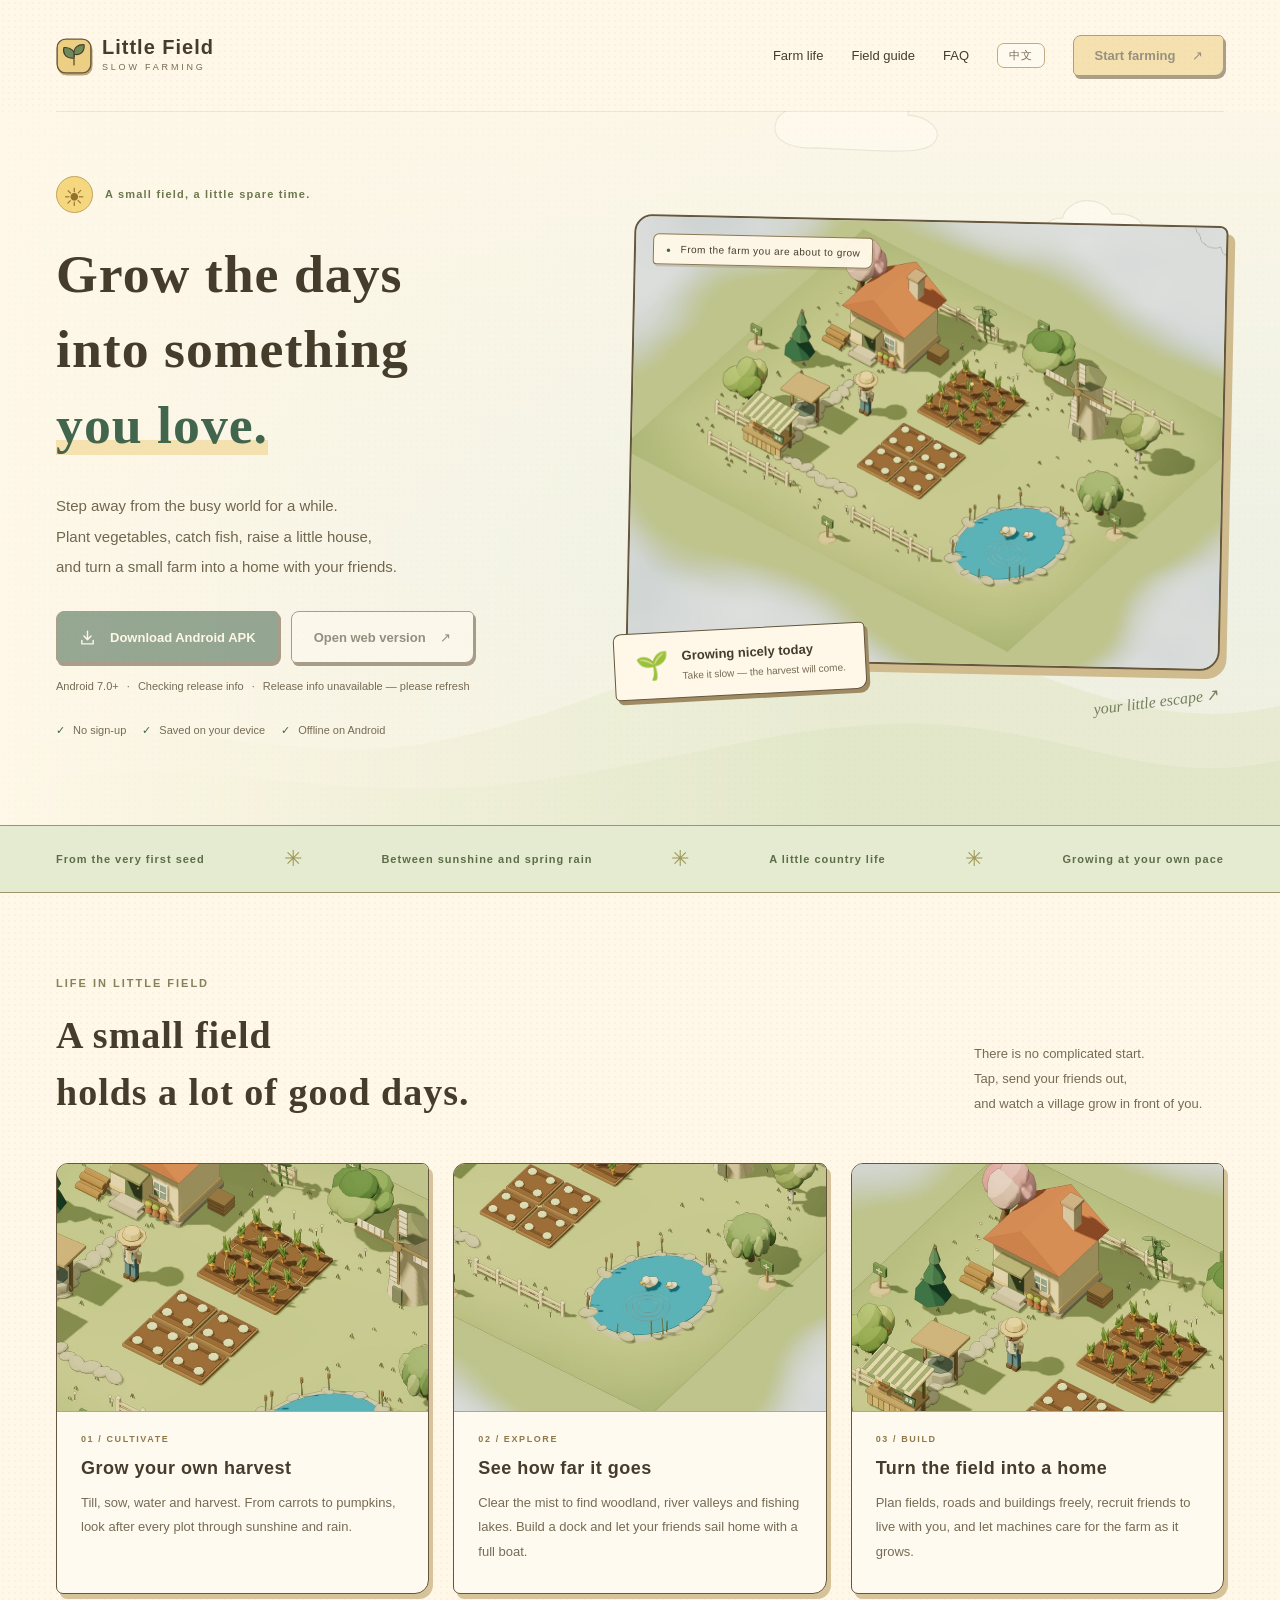
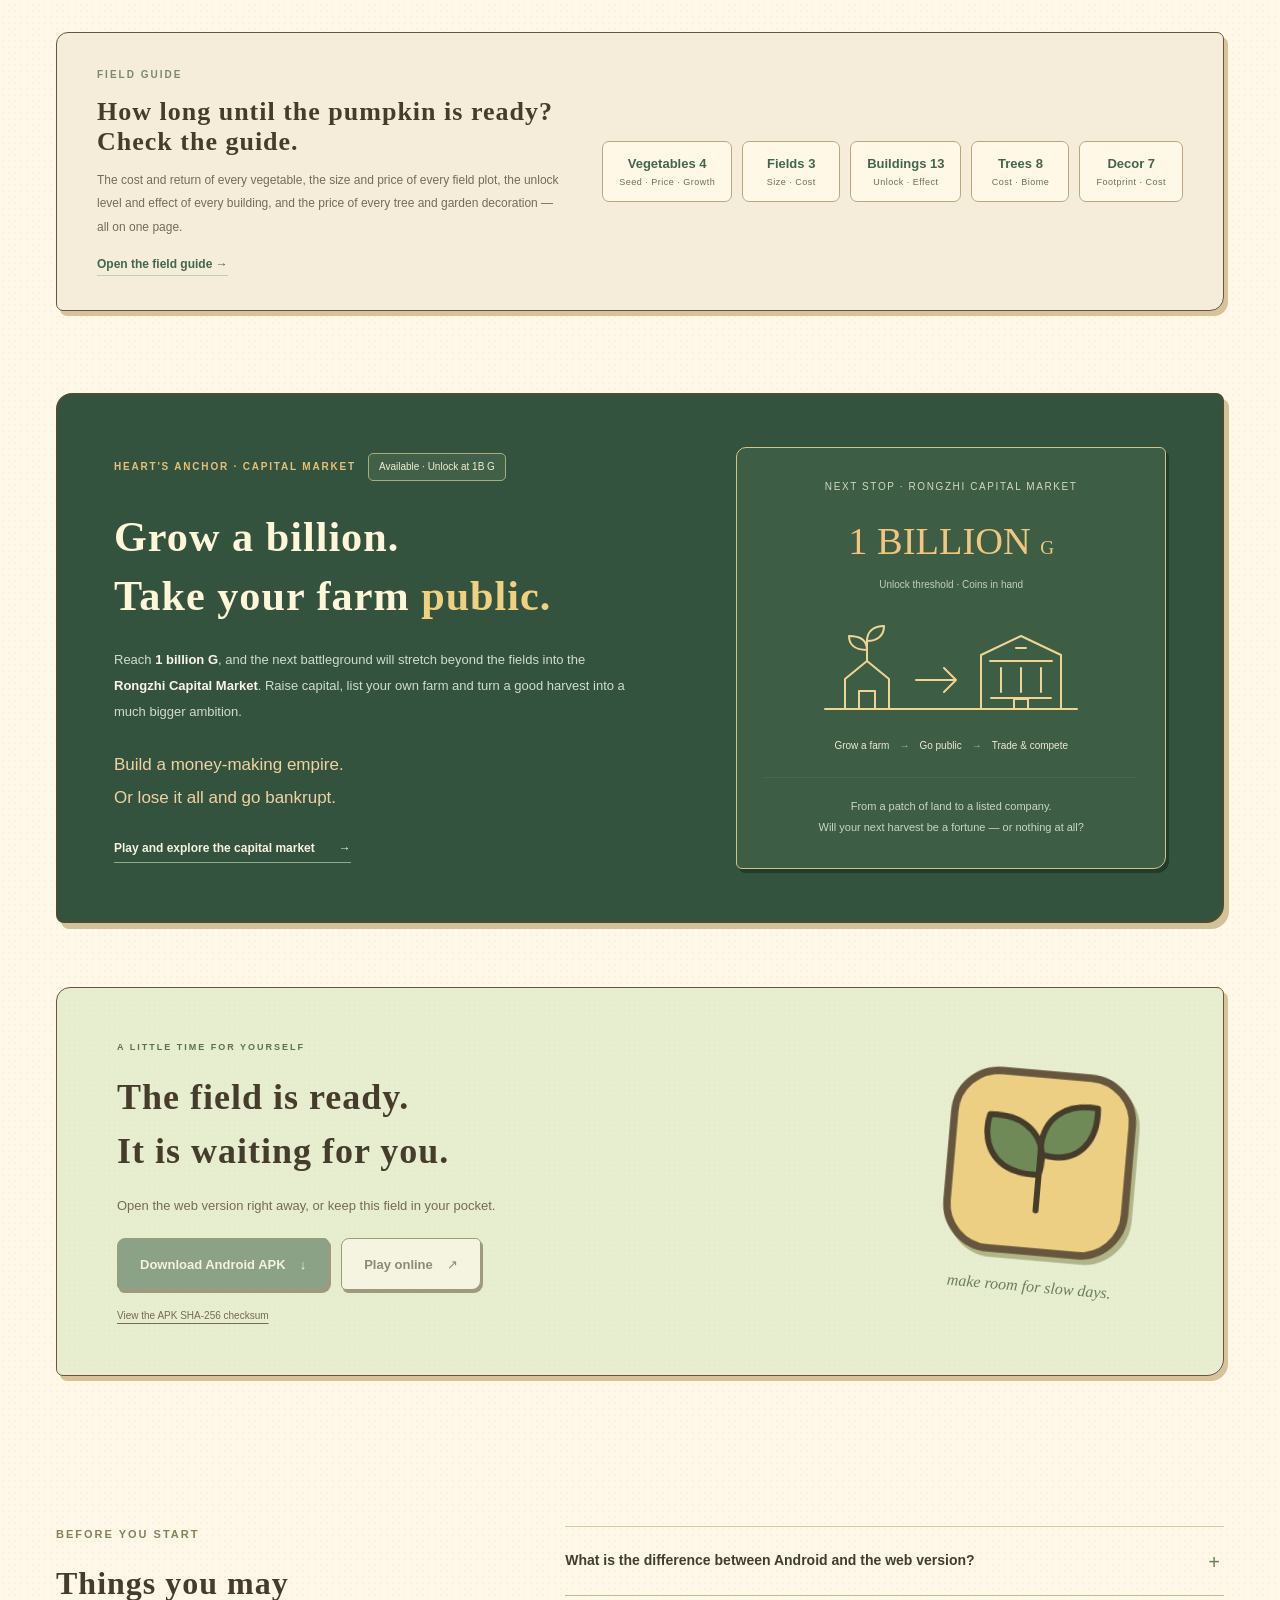
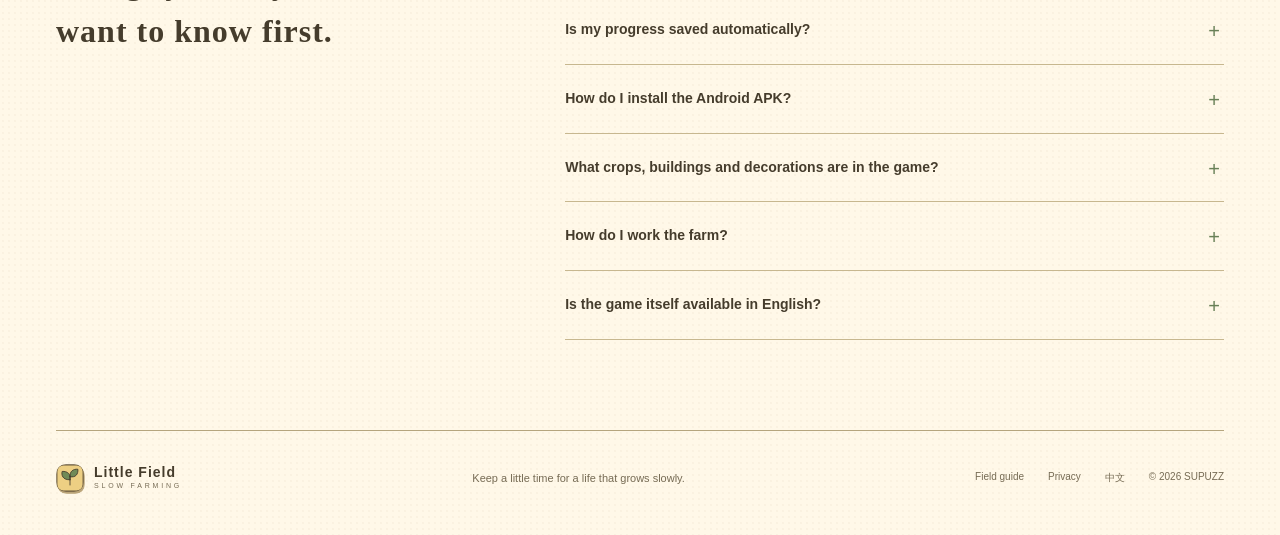
==== en/index.html @ ff2f3f48 "Initial: 田野之间落地页独立仓库（从 feedback-server/game-site 拆出）" ====
<!doctype html>
<html lang="en">
<head>
  <meta charset="utf-8">
  <meta name="viewport" content="width=device-width,initial-scale=1">
  <meta name="theme-color" content="#fff8e8">
  <title>Little Field — Grow the days into something you love</title>
  <meta name="description" content="Plant vegetables, catch fish and build a village of your own in Little Field. Download the Android APK or open the web version and slow down for a while on your little farm.">
  <link rel="canonical" href="https://game.supuzz.cn/en/">
  <link rel="alternate" hreflang="zh-CN" href="https://game.supuzz.cn/">
  <link rel="alternate" hreflang="en" href="https://game.supuzz.cn/en/">
  <link rel="alternate" hreflang="x-default" href="https://game.supuzz.cn/">
  <meta property="og:type" content="website">
  <meta property="og:title" content="Little Field · 田野之间">
  <meta property="og:description" content="Sow a seed and keep a little time for yourself. On Android or in your browser, your little field is always there.">
  <meta property="og:url" content="https://game.supuzz.cn/en/">
  <meta property="og:image" content="https://game.supuzz.cn/assets/farm-preview.jpg">
  <meta property="og:image:width" content="1200">
  <meta property="og:image:height" content="630">
  <meta property="og:locale" content="en_US">
  <meta property="og:locale:alternate" content="zh_CN">
  <link rel="icon" href="/assets/icon.svg" type="image/svg+xml">
  <link rel="stylesheet" href="/site.css">
  <script defer src="/analytics.js"></script>
  <script defer src="/site.js"></script>
  <script type="application/ld+json">{"@context":"https://schema.org","@type":"VideoGame","name":"Little Field","alternateName":"田野之间","url":"https://game.supuzz.cn/en/","inLanguage":"en","genre":["Simulation","Farming"],"playMode":["SinglePlayer"],"gamePlatform":["Android","Browser"],"operatingSystem":"Android 7.0+","publisher":{"@type":"Organization","name":"SUPUZZ"},"description":"Plant vegetables, catch fish and build a village of your own in Little Field."}</script>
  <link rel="stylesheet" href="/comic.css">
</head>
<body>
  <a class="skip" href="#main">Skip to content</a>
  <header class="site-header wrap">
    <a class="brand" href="/en/" aria-label="Little Field home"><img src="/assets/icon.svg" alt="" width="36" height="36"><span>Little Field<small>SLOW FARMING</small></span></a>
    <nav aria-label="Main navigation"><a href="#life">Farm life</a><a href="/en/guide.html">Field guide</a><a href="#questions">FAQ</a><a class="nav-lang" href="/" hreflang="zh-CN" lang="zh-CN" title="切换到中文">中文</a><a class="nav-play" href="/play/?lang=en" data-game-event="web_launch" aria-disabled="true" tabindex="-1">Start farming <span aria-hidden="true">↗</span></a></nav>
  </header>
  <main id="main">
    <section class="hero wrap">
      <div class="hero-copy">
        <p class="eyebrow"><span class="sun" aria-hidden="true">☀</span> A small field, a little spare time.</p>
        <h1>Grow the days<br>into something <span>you love.</span></h1>
        <p class="intro">Step away from the busy world for a while.<br>Plant vegetables, catch fish, raise a little house,<br>and turn a small farm into a home with your friends.</p>
        <div class="actions"><a class="button primary" href="/downloads/latest.apk" download data-game-event="apk_download" aria-disabled="true" tabindex="-1"><svg viewBox="0 0 24 24" aria-hidden="true"><path d="M12 3v12m-5-5 5 5 5-5M4 16v5h16v-5"/></svg>Download Android APK</a><a class="button secondary" href="/play/?lang=en" data-game-event="web_launch" aria-disabled="true" tabindex="-1">Open web version <span aria-hidden="true">↗</span></a></div>
        <p class="release-note">Android 7.0+ <span>·</span> <span id="release-version">Checking release info</span> <span>·</span> <span id="release-size"></span></p>
        <div class="hero-notes"><span><i aria-hidden="true">✓</i> No sign-up</span><span><i aria-hidden="true">✓</i> Saved on your device</span><span><i aria-hidden="true">✓</i> Offline on Android</span></div>
      </div>
      <div class="hero-visual">
        <div class="photo-frame"><img src="/assets/farm-comic.jpg" alt="Little Field gameplay: a country house, vegetable plots and friends busy at work" width="1440" height="1080" fetchpriority="high"><span class="photo-tag"><span aria-hidden="true">●</span> From the farm you are about to grow</span></div>
        <div class="field-note"><span aria-hidden="true">🌱</span><div>Growing nicely today<small>Take it slow — the harvest will come.</small></div></div>
        <span class="scribble" aria-hidden="true">your little escape ↗</span>
      </div>
    </section>
    <div class="season-strip"><div class="wrap"><span>From the very first seed</span><span aria-hidden="true">✳</span><span>Between sunshine and spring rain</span><span aria-hidden="true">✳</span><span>A little country life</span><span aria-hidden="true">✳</span><span>Growing at your own pace</span></div></div>
    <section class="life wrap" id="life">
      <div class="section-heading"><div><p class="eyebrow">LIFE IN LITTLE FIELD</p><h2>A small field<br>holds a lot of good days.</h2></div><p>There is no complicated start.<br>Tap, send your friends out,<br>and watch a village grow in front of you.</p></div>
      <div class="features">
        <article><img class="feature-image" src="/assets/farm-cultivate.jpg" alt="Comic-style game screenshot: carrots growing in vegetable plots" width="720" height="480" loading="lazy"><span class="feature-number">01 / CULTIVATE</span><h3>Grow your own harvest</h3><p>Till, sow, water and harvest. From carrots to pumpkins, look after every plot through sunshine and rain.</p></article>
        <article><img class="feature-image" src="/assets/farm-explore.jpg" alt="Comic-style game screenshot: a pond, ducks and waterside trees" width="720" height="480" loading="lazy"><span class="feature-number">02 / EXPLORE</span><h3>See how far it goes</h3><p>Clear the mist to find woodland, river valleys and fishing lakes. Build a dock and let your friends sail home with a full boat.</p></article>
        <article><img class="feature-image" src="/assets/farm-build.jpg" alt="Comic-style game screenshot: a country house and a cherry tree" width="720" height="480" loading="lazy"><span class="feature-number">03 / BUILD</span><h3>Turn the field into a home</h3><p>Plan fields, roads and buildings freely, recruit friends to live with you, and let machines care for the farm as it grows.</p></article>
      </div>
      <a class="guide-promo" href="/en/guide.html">
        <div class="guide-promo-copy">
          <p class="eyebrow">FIELD GUIDE</p>
          <h3>How long until the pumpkin is ready? Check the guide.</h3>
          <p>The cost and return of every vegetable, the size and price of every field plot, the unlock level and effect of every building, and the price of every tree and garden decoration — all on one page.</p>
          <span class="guide-promo-link">Open the field guide <span aria-hidden="true">→</span></span>
        </div>
        <ul class="guide-promo-list">
          <li><b>Vegetables 4</b><span>Seed · Price · Growth</span></li>
          <li><b>Fields 3</b><span>Size · Cost</span></li>
          <li><b>Buildings 13</b><span>Unlock · Effect</span></li>
          <li><b>Trees 8</b><span>Cost · Biome</span></li>
          <li><b>Decor 7</b><span>Footprint · Cost</span></li>
        </ul>
      </a>
    </section>
    <section class="capital-preview wrap" id="heart-anchor" aria-labelledby="capital-title">
      <div class="capital-copy">
        <div class="capital-kicker"><p class="eyebrow">HEART'S ANCHOR · CAPITAL MARKET</p><span class="capital-status">Available · Unlock at 1B G</span></div>
        <h2 id="capital-title">Grow a billion.<br>Take your farm <span>public.</span></h2>
        <p class="capital-intro">Reach <strong>1 billion G</strong>, and the next battleground will stretch beyond the fields into the <strong>Rongzhi Capital Market</strong>. Raise capital, list your own farm and turn a good harvest into a much bigger ambition.</p>
        <p class="capital-stakes">Build a money-making empire.<br>Or lose it all and go bankrupt.</p>
        <a class="capital-link" href="/play/?lang=en">Play and explore the capital market <span aria-hidden="true">→</span></a>
      </div>
      <div class="capital-ticket">
        <p class="capital-ticket-label">NEXT STOP · RONGZHI CAPITAL MARKET</p>
        <p class="capital-threshold"><strong>1 BILLION <span>G</span></strong><span>Unlock threshold · Coins in hand</span></p>
        <svg class="capital-art" viewBox="0 0 280 112" fill="none" aria-hidden="true" focusable="false">
          <path d="M14 96H266M34 96V66L56 48L78 66V96M48 96V78H64V96M56 48V26M56 37C42 37 38 30 38 23C52 23 56 29 56 37ZM56 28C56 18 63 13 73 13C73 23 66 28 56 28Z" stroke="currentColor" stroke-width="2" stroke-linecap="round" stroke-linejoin="round"/>
          <path d="M105 67H145M133 55L145 67L133 79M170 96V42L210 23L250 42V96M179 48H241M180 85H240M190 55V79M210 55V79M230 55V79" stroke="currentColor" stroke-width="2" stroke-linecap="round" stroke-linejoin="round"/>
          <path d="M205 35H215M203 96V86H217V96" stroke="currentColor" stroke-width="2" stroke-linecap="round"/>
        </svg>
        <ol class="capital-steps"><li>Grow a farm</li><li>Go public</li><li>Trade &amp; compete</li></ol>
        <p class="capital-ticket-note">From a patch of land to a listed company.<br>Will your next harvest be a fortune — or nothing at all?</p>
      </div>
    </section>
    <section class="invitation wrap" id="download"><div class="invitation-copy"><p class="eyebrow">A LITTLE TIME FOR YOURSELF</p><h2>The field is ready.<br>It is waiting for you.</h2><p>Open the web version right away, or keep this field in your pocket.</p><div class="actions"><a class="button primary" href="/downloads/latest.apk" download data-game-event="apk_download" aria-disabled="true" tabindex="-1">Download Android APK <span aria-hidden="true">↓</span></a><a class="button secondary" href="/play/?lang=en" data-game-event="web_launch" aria-disabled="true" tabindex="-1">Play online <span aria-hidden="true">↗</span></a></div><a class="checksum" href="/downloads/latest.apk.sha256">View the APK SHA-256 checksum</a></div><div class="invitation-art" aria-hidden="true"><img src="/assets/icon.svg" alt="" width="190" height="190"><span>make room for slow days.</span></div></section>
    <section class="faq wrap" id="questions"><div><p class="eyebrow">BEFORE YOU START</p><h2>Things you may<br>want to know first.</h2></div><div class="faq-items">
      <details><summary>What is the difference between Android and the web version?</summary><p>The gameplay is the same. Once installed, Android can be played offline and is best in landscape. The web version needs no installation, but the first load requires an internet connection and a browser with WebGL support. Each keeps its own local save, and syncing between them is not supported yet.</p></details>
      <details><summary>Is my progress saved automatically?</summary><p>Yes. The game saves on important actions and when you leave the page, keeping a main save and a backup. Continue on the same browser and device; clearing browser data or uninstalling the app can remove your save.</p></details>
      <details><summary>How do I install the Android APK?</summary><p>Download the APK on a phone running Android 7.0 or later, open it, then allow the current browser to install apps when the system asks, and finish the installation. On iPhone and iPad, please use the web version.</p></details>
      <details><summary>What crops, buildings and decorations are in the game?</summary><p>There are 4 vegetables (carrot, wheat, cabbage, pumpkin), 3 placeable field plots, 13 buildings unlocked by farm level (including the boathouse and fish market, which can only be built at a fishing lake), 8 trees and 7 garden decorations. The cost, unlock condition and effect of every item are listed in the <a href="/en/guide.html">field guide</a>.</p></details>
      <details><summary>How do I work the farm?</summary><p>Tap fields, buildings and the map edge to assign work. On desktop, drag to rotate, scroll to zoom and right-drag to pan; on a phone, rotate with one finger and pan or zoom with two. The help button inside the game is always available.</p></details>
      <details><summary>Is the game itself available in English?</summary><p>Yes — the game is fully bilingual alongside the website. It opens in your browser's language, and the globe button at the top right of the game switches between English and Chinese at any time; the choice is remembered on your device. Opening the game from these English pages starts it in English directly, and the <a href="/en/guide.html">field guide</a> lists every item in both languages.</p></details>
    </div></section>
  </main>
  <footer class="wrap"><a class="brand" href="/en/"><img src="/assets/icon.svg" alt="" width="28" height="28"><span>Little Field<small>SLOW FARMING</small></span></a><p>Keep a little time for a life that grows slowly.</p><div><a href="/en/guide.html">Field guide</a><a href="/en/privacy.html">Privacy</a><a href="/" hreflang="zh-CN" lang="zh-CN">中文</a><span>© 2026 SUPUZZ</span></div></footer>
  <div class="mobile-download"><a href="/downloads/latest.apk" class="button primary" download data-game-event="apk_download" aria-disabled="true" tabindex="-1">Download Android</a><a href="/play/?lang=en" class="button secondary" data-game-event="web_launch" aria-disabled="true" tabindex="-1">Web <span aria-hidden="true">↗</span></a></div>
</body>
</html>
---- site.css ----
@charset "UTF-8";
:root{--paper:#f5f4eb;--ink:#273c30;--green:#3b6246;--muted:#677364;--line:#d9ddce;--accent:#e6aa4f;font-family:Arial,"Microsoft YaHei","PingFang SC",sans-serif;color:var(--ink);background:var(--paper);font-synthesis:none;scroll-behavior:smooth;scroll-padding-top:30px}
*{box-sizing:border-box}body{margin:0}a{color:inherit;text-decoration:none}button,a,summary{-webkit-tap-highlight-color:transparent}a:focus-visible,summary:focus-visible{outline:3px solid #bc832d;outline-offset:5px}img{max-width:100%;display:block}.wrap{width:min(1240px,calc(100% - 112px));margin:auto}.skip{position:fixed;top:-80px;left:20px;background:var(--ink);color:white;padding:14px;z-index:10}.skip:focus{top:10px}.site-header{height:112px;display:flex;align-items:center;justify-content:space-between}.brand{display:flex;align-items:center;gap:10px;font-size:20px;font-weight:700;letter-spacing:2px}.brand small{display:block;font-size:9px;letter-spacing:2.6px;line-height:1.8;font-weight:500}.site-header nav{display:flex;align-items:center;gap:38px;font-size:13px}.nav-play{border:1px solid var(--ink);border-radius:7px;padding:12px 20px}.nav-play span{margin-left:13px}.hero{display:grid;grid-template-columns:1fr 1.12fr;gap:32px;padding-top:58px;padding-bottom:100px;align-items:center}.eyebrow{font-size:11px;font-weight:700;letter-spacing:2px;line-height:1.6;margin:0 0 24px}.hero .eyebrow{letter-spacing:2.5px;font-size:13px;display:flex;align-items:center;gap:12px}.sun{color:#af7930;font-size:28px;font-weight:400}h1{font-family:Georgia,"STSong","SimSun",serif;font-size:clamp(38px,4.2vw,64px);line-height:1.32;letter-spacing:1px;font-weight:500;margin:0 0 24px}h1 span{color:var(--green);position:relative;white-space:nowrap}h1 span:after{content:"";position:absolute;left:0;right:0;bottom:-5px;border-bottom:3px solid #d8b775;transform:rotate(-2deg);border-radius:50%}.intro{font-size:15px;line-height:2;color:var(--muted);margin:28px 0}.actions{display:flex;gap:12px;align-items:center;flex-wrap:wrap}.button{display:inline-flex;align-items:center;justify-content:center;gap:14px;min-height:52px;padding:15px 22px;border-radius:7px;font-weight:600;font-size:13px;transition:transform .2s,background .2s;border:1px solid var(--green)}.button:hover{transform:translateY(-2px)}.primary{background:var(--green);color:#fff}.primary:hover{background:#2c5036}.secondary{background:transparent;color:var(--ink);border-color:#c5ccbd}.secondary:hover{background:#e8ebdf}.button svg{width:17px;height:17px;fill:none;stroke:currentColor;stroke-width:1.6;stroke-linecap:round;stroke-linejoin:round}.release-note{color:var(--muted);font-size:11px;line-height:1.6;margin:15px 0 28px}.release-note>span:not([id]){padding:0 5px}.hero-notes{display:flex;gap:22px;color:var(--muted);font-size:11px}.hero-notes i{font-style:normal;color:var(--green);margin-right:5px}.hero-visual{position:relative;padding:5px 0 26px 15px}.photo-frame{overflow:hidden;position:relative;aspect-ratio:1.08;border-radius:100px 12px 100px 12px;box-shadow:12px 14px 0 #e7e9dc}.photo-frame>img{height:100%;width:100%;object-fit:cover;object-position:50% 50%}.photo-tag{position:absolute;left:22px;top:24px;background:#f9faf2ed;padding:10px 14px;border-radius:30px;font-size:10px;letter-spacing:1px}.photo-tag>span{color:var(--green);margin-right:6px;font-size:8px}.field-note{position:absolute;bottom:0;left:-22px;display:flex;align-items:center;gap:13px;background:#fffef6;padding:18px 24px;border:1px solid #e0e3d6;box-shadow:0 8px 35px #24362b0b;border-radius:10px;transform:rotate(-4deg);font-size:13px;font-weight:600}.field-note>span{font-size:30px}.field-note small{display:block;font-size:10px;color:var(--muted);font-weight:400;margin-top:7px}.scribble{position:absolute;right:0;bottom:-15px;font-family:Georgia,serif;font-size:16px;font-style:italic;color:#788772;transform:rotate(-7deg)}.season-strip{border-block:1px solid var(--line);background:#ecefe2}.season-strip .wrap{display:flex;align-items:center;justify-content:space-between;gap:20px;padding-block:22px;font-size:11px;letter-spacing:1px}.season-strip span:nth-child(even){font-size:22px;color:#8d9a77}.life{padding-block:88px}.section-heading{display:flex;justify-content:space-between;align-items:end;margin-bottom:42px}.section-heading .eyebrow,.faq .eyebrow{color:#7b896d;margin-bottom:15px}h2{font-family:Georgia,"STSong","SimSun",serif;font-size:38px;font-weight:500;line-height:1.5;letter-spacing:1px;margin:0}.section-heading>p{font-size:13px;color:var(--muted);line-height:1.9;min-width:250px;margin:0 0 5px}.features{display:grid;grid-template-columns:repeat(3,1fr);gap:22px}.features article{border:1px solid var(--line);border-radius:10px;padding:27px 30px 32px;background:#fbfbf4}.feature-number{display:block;font-size:9px;color:var(--muted);letter-spacing:1.6px}.feature-icon{display:block;font-size:36px;margin:26px 0 18px}h3{font-size:18px;margin:0 0 12px;letter-spacing:.5px}.features p{font-size:13px;line-height:1.9;color:var(--muted);margin:0}.invitation{padding:52px 60px;border-radius:16px;background:#e7ecdc;display:grid;grid-template-columns:1fr 250px;align-items:center;position:relative;overflow:hidden}.invitation .eyebrow{font-size:9px;color:#5b7152;margin-bottom:16px}.invitation h2{font-size:36px}.invitation-copy>p:not(.eyebrow){font-size:13px;color:var(--muted);margin:20px 0 25px}.checksum{font-size:10px;text-decoration:underline;text-underline-offset:4px;display:inline-block;margin-top:20px;color:var(--muted)}.invitation-art{display:flex;flex-direction:column;align-items:center;gap:20px;transform:rotate(7deg)}.invitation-art img{filter:drop-shadow(0 20px 12px #344c2820)}.invitation-art>span{font-family:Georgia,serif;font-style:italic;font-size:16px;color:#6b7e5a}.faq{display:grid;grid-template-columns:1fr 1.5fr;gap:70px;padding-block:90px}.faq h2{font-size:32px}.faq-items details{border-bottom:1px solid var(--line)}.faq-items details:first-child{border-top:1px solid var(--line)}summary{list-style:none;font-size:14px;cursor:pointer;padding:22px 30px 22px 0;position:relative;line-height:1.7}summary::-webkit-details-marker{display:none}summary:after{content:"+";position:absolute;right:4px;font-size:20px;font-weight:400;top:18px}details[open] summary:after{content:"−"}.faq-items p{font-size:13px;line-height:1.9;color:var(--muted);margin:0 22px 23px 0}footer{border-top:1px solid var(--line);display:flex;align-items:center;justify-content:space-between;gap:25px;padding-block:30px 40px}footer .brand{font-size:14px}footer .brand small{font-size:7px}footer p{font-size:11px;color:var(--muted)}footer>div{font-size:10px;color:var(--muted);display:flex;gap:24px}.mobile-download{display:none}.privacy{max-width:760px;min-height:70vh;padding-block:60px}.privacy h1{font-size:36px}.privacy h2{font-family:inherit;font-size:20px;margin:30px 0 12px}.privacy p{font-size:14px;line-height:2;color:var(--muted)}
@media(min-width:1600px){.hero{padding-top:85px;padding-bottom:120px}}@media(max-width:1100px){.wrap{width:calc(100% - 64px)}.hero{grid-template-columns:1fr 1fr;gap:20px;padding-top:36px}h1{font-size:42px}.hero-copy>.actions{gap:8px}.hero .button{padding-inline:15px;font-size:12px}.hero-notes{gap:12px;font-size:10px}.features article{padding:25px}.photo-frame{aspect-ratio:.85}.invitation{padding:45px;grid-template-columns:1fr 200px}}
@media(max-width:760px){.wrap{width:calc(100% - 40px)}.site-header{height:86px}.brand{font-size:18px}.site-header nav{gap:16px}.site-header nav>a:not(.nav-play):not(.nav-lang){display:none}.nav-play{font-size:12px;padding:10px 14px}.hero{display:flex;flex-direction:column;gap:36px;padding-top:30px;padding-bottom:65px}.hero-copy{width:100%}.hero .eyebrow{font-size:11px;margin-bottom:18px}h1{font-size:clamp(35px,7.7vw,54px);margin-bottom:18px}.intro{font-size:14px;margin:24px 0}.hero .button{font-size:12px;min-height:51px;padding-inline:18px}.release-note{margin-bottom:20px}.hero-notes{gap:19px;font-size:10px}.hero-visual{width:100%;padding:0 5px 20px 12px}.photo-frame{aspect-ratio:1.25;border-radius:65px 8px 65px 8px;box-shadow:8px 9px 0 #e7e9dc}.photo-tag{left:18px;top:18px;font-size:9px}.field-note{left:0;padding:14px 18px;font-size:12px}.field-note>span{font-size:25px}.scribble{font-size:13px;bottom:-13px;right:5px}.season-strip .wrap{display:grid;grid-template-columns:1fr 18px 1fr;gap:12px;font-size:10px;text-align:center;padding-block:18px}.season-strip span:nth-child(4){display:none}.life{padding-block:58px}.section-heading{display:block;margin-bottom:30px}h2{font-size:30px}.section-heading>p{margin-top:20px;font-size:12px}.section-heading>p br{display:none}.features{grid-template-columns:1fr;gap:14px}.features article{padding:24px;position:relative}.feature-icon{position:absolute;right:24px;top:14px;margin:0;font-size:32px}.feature-number{margin-bottom:26px}h3{font-size:17px}.features p{max-width:440px}.invitation{padding:34px 25px;display:block}.invitation h2{font-size:28px}.invitation-copy>p:not(.eyebrow){font-size:12px}.invitation .actions{gap:8px}.invitation .button{padding-inline:15px;font-size:11px}.invitation-art{display:none}.faq{grid-template-columns:1fr;gap:26px;padding-block:60px}.faq h2{font-size:28px}.faq h2 br{display:none}summary{font-size:13px;padding-block:20px}.faq-items p{font-size:12px}footer{flex-wrap:wrap;padding-bottom:110px;gap:18px}footer p{display:none}footer>div{gap:14px;font-size:9px}.mobile-download{position:fixed;bottom:0;left:0;width:100%;padding:12px 20px calc(12px + env(safe-area-inset-bottom));display:flex;gap:10px;background:#f5f4ebf5;border-top:1px solid var(--line);z-index:5;backdrop-filter:blur(12px)}.mobile-download a{flex:1;font-size:12px;min-height:45px;padding:12px}.privacy{padding-block:30px}}
@media(prefers-reduced-motion:reduce){:root{scroll-behavior:auto}.button{transition:none}.button:hover{transform:none}}
.button[aria-disabled="true"],.nav-play[aria-disabled="true"]{opacity:.55;cursor:not-allowed}.button[aria-disabled="true"]:hover{transform:none}
/* ---------- 田园图鉴 guide.html ---------- */
.sprite{position:absolute;width:0;height:0;overflow:hidden}
.sr-only{position:absolute;width:1px;height:1px;margin:-1px;padding:0;border:0;overflow:hidden;clip:rect(0 0 0 0);white-space:nowrap}
.guide-hero{padding-top:52px;padding-bottom:40px}
.guide-hero h1{font-size:clamp(34px,4.4vw,56px);margin:0}
.guide-lead{font-size:14px;line-height:2;color:var(--muted);max-width:660px;margin:24px 0 0}
.guide-meta{font-size:10px;letter-spacing:1px;color:#7b896d;margin:22px 0 0}
.guide-meta>span{padding:0 6px;opacity:.6}
.toolbar{position:sticky;top:0;z-index:6;border-block:1px solid var(--line);background:#ecefe2}
.toolbar .wrap{display:flex;align-items:center;gap:14px;padding-block:14px;flex-wrap:wrap}
.chips{display:flex;gap:8px;flex-wrap:wrap}
.chip{font:inherit;font-size:12px;line-height:1;color:var(--ink);background:#fff;border:1px solid #c5ccbd;border-radius:30px;padding:10px 16px;cursor:pointer;transition:background .18s,color .18s,border-color .18s}
.chip:hover{border-color:var(--green)}
.chip[aria-pressed="true"]{background:var(--green);border-color:var(--green);color:#fff}
.gsearch{flex:1 1 220px;display:flex;align-items:center;gap:9px;background:#fff;border:1px solid #c5ccbd;border-radius:30px;padding:9px 16px}
.gsearch:focus-within{border-color:var(--green)}
.gsearch svg{width:15px;height:15px;flex:none;fill:none;stroke:#7b896d;stroke-width:1.7;stroke-linecap:round}
.gsearch input{flex:1;border:0;outline:none;background:transparent;font:inherit;font-size:12px;color:var(--ink);min-width:0}
.gsearch input::placeholder{color:#9aa28c}
.gcount{font-size:11px;color:var(--muted);margin:0;white-space:nowrap}
.gcount:before{content:"找到 ";}.gcount:after{content:" 项"}
.gempty{font-size:13px;color:var(--muted);padding-block:56px;text-align:center;margin:0}
/* 语言切换：导航里的一枚小标签，手机上和「开始种田」一起保留。 */
.nav-lang{font-size:11px;font-weight:600;letter-spacing:1.2px;color:#7b896d;border:1px solid #d3dac6;border-radius:20px;padding:6px 11px;line-height:1;transition:color .18s,border-color .18s}
.nav-lang:hover{color:var(--green);border-color:var(--green)}
@media(max-width:760px){.nav-lang{padding:6px 9px;font-size:10px}}
/* 图鉴计数：英文版换掉中文的「找到 / 项」。 */
html[lang="en"] .gcount:before{content:"Found "}
html[lang="en"] .gcount:after{content:" items"}
.gsection{padding-block:44px;scroll-margin-top:74px}
.gsection-head{display:flex;align-items:baseline;gap:18px;flex-wrap:wrap;border-bottom:1px solid var(--line);padding-bottom:14px;margin-bottom:26px}
.gsection-head h2{font-size:28px;margin:0;flex:none}
.gsection-head>p{flex:1;min-width:240px;font-size:12px;line-height:1.9;color:var(--muted);margin:0}
.gcount-badge{display:inline-block;margin-left:8px;font-size:10px;color:var(--green);background:#e7ecdc;border-radius:20px;padding:3px 9px;vertical-align:2px}
.ggrid{display:grid;grid-template-columns:repeat(auto-fill,minmax(272px,1fr));gap:16px}
.gcard{border:1px solid var(--line);border-radius:12px;background:#fbfbf4;padding:20px 20px 18px;display:flex;flex-direction:column;gap:11px}
.gcard:hover{border-color:#c3cbba}
.gcard-top{display:flex;align-items:center;gap:13px}
.gicon{flex:none;width:48px;height:48px;border-radius:11px;background:#eef1e6;display:grid;place-items:center}
.gicon svg{width:32px;height:32px;display:block}
.gname{font-size:15px;font-weight:700;letter-spacing:.5px;margin:0}
.gtag{display:block;font-size:10px;letter-spacing:.5px;color:var(--muted);margin-top:5px}
.gdesc{font-size:12px;line-height:1.95;color:var(--muted);margin:0}
.gdesc b{color:var(--ink);font-weight:600}
.gstats{display:grid;grid-template-columns:1fr 1fr;gap:10px 8px;margin-top:auto;padding-top:13px;border-top:1px dashed var(--line)}
.gstat{font-size:10px;letter-spacing:.4px;color:#7b896d}
.gstat b{display:block;font-size:14px;color:var(--ink);font-weight:600;margin-top:3px;letter-spacing:0}
.gsub{font-family:Georgia,"STSong","SimSun",serif;font-size:17px;font-weight:500;margin:34px 0 16px;letter-spacing:.5px;display:flex;align-items:center;gap:12px;white-space:nowrap}
.gsub:first-of-type{margin-top:0}
.gsub:after{content:"";flex:1;border-bottom:1px solid var(--line)}
.gnote{margin-top:24px;border:1px solid var(--line);border-radius:12px;background:#f1f4e9;padding:22px 24px}
.gnote h4{font-size:13px;margin:0 0 12px;letter-spacing:.5px}
.gnote ul{margin:0;padding-left:18px}
.gnote li{font-size:12px;line-height:2;color:var(--muted)}
.gnote li b{color:var(--ink)}
.gtable{width:100%;border-collapse:collapse;margin-top:16px;font-size:12px}
.gtable th,.gtable td{text-align:left;padding:10px 12px;border-bottom:1px solid var(--line);color:var(--muted);line-height:1.7}
.gtable th{color:var(--ink);font-size:11px;font-weight:600;letter-spacing:.5px;background:#e8ecdd;white-space:nowrap}
.gtable td:first-child{color:var(--ink);font-weight:600;white-space:nowrap}
.gtable-note{font-size:11px;line-height:1.9;color:var(--muted);margin:14px 0 0}
.guide-hero+.toolbar{margin-bottom:6px}
main .invitation{margin-top:20px;margin-bottom:60px}
.gsection[hidden],.gcard[hidden],.gempty[hidden]{display:none!important}
@media(max-width:1100px){.guide-hero{padding-top:34px}.ggrid{grid-template-columns:repeat(auto-fill,minmax(240px,1fr))}.gsection-head h2{font-size:24px}}
@media(max-width:760px){.guide-hero{padding-top:24px;padding-bottom:26px}.guide-lead{font-size:13px;line-height:1.95}.toolbar .wrap{gap:10px;padding-block:11px}.chips{width:100%;order:2;overflow-x:auto;flex-wrap:nowrap;-webkit-overflow-scrolling:touch;scrollbar-width:none}.chips::-webkit-scrollbar{display:none}.chip{padding:9px 13px;font-size:11px;white-space:nowrap}.gsearch{order:1;flex:1 1 100%}.gcount{order:3}.gsection{padding-block:32px}.gsection-head{gap:8px}.gsection-head h2{font-size:22px}.gsection-head>p{font-size:11px}.ggrid{grid-template-columns:1fr;gap:12px}.gcard{padding:17px 17px 15px}.gnote{padding:18px 18px 16px}.gnote li{font-size:11px;line-height:1.95}.gsub{font-size:15px;margin:26px 0 12px;white-space:normal}.gtable{display:block;overflow-x:auto;white-space:nowrap}.guide-meta{font-size:9px}}
/* ---------- 首页图鉴入口 ---------- */
.guide-promo{display:grid;grid-template-columns:1fr auto;gap:34px;align-items:center;margin-top:38px;border:1px solid var(--line);border-radius:14px;background:#fbfbf4;padding:34px 40px;transition:background .2s,border-color .2s}
.guide-promo:hover{background:#fdfdf7;border-color:#bfc8b4}
.guide-promo .eyebrow{font-size:10px;color:#7b896d;margin-bottom:14px}
.guide-promo h3{font-family:Georgia,"STSong","SimSun",serif;font-size:26px;font-weight:500;letter-spacing:1px;margin:0 0 12px}
.guide-promo-copy>p:not(.eyebrow){font-size:12px;line-height:1.95;color:var(--muted);margin:0;max-width:520px}
.guide-promo-link{display:inline-block;margin-top:18px;font-size:12px;font-weight:600;color:var(--green);border-bottom:1px solid #c3cbba;padding-bottom:4px}
.guide-promo-link>span{display:inline-block;transition:transform .2s}
.guide-promo:hover .guide-promo-link>span{transform:translateX(5px)}
.guide-promo-list{display:flex;gap:10px;flex-wrap:wrap;list-style:none;margin:0;padding:0}
.guide-promo-list li{min-width:98px;text-align:center;border:1px solid var(--line);border-radius:10px;background:#f4f7ea;padding:14px 16px}
.guide-promo-list b{display:block;font-size:13px}
.guide-promo-list span{display:block;font-size:9px;letter-spacing:.5px;color:var(--muted);margin-top:6px}
@media(max-width:1100px){.guide-promo{grid-template-columns:1fr;gap:24px;padding:28px 30px}.guide-promo h3{font-size:23px}.guide-promo-list li{min-width:88px;padding:12px 13px}}
@media(max-width:760px){.guide-promo{margin-top:26px;padding:22px 20px;gap:18px}.guide-promo h3{font-size:20px}.guide-promo-copy>p:not(.eyebrow){font-size:11px}.guide-promo-list{display:grid;grid-template-columns:repeat(2,1fr);gap:8px}.guide-promo-list li{min-width:0;padding:11px 10px}}
@media(prefers-reduced-motion:reduce){.chip,.guide-promo,.guide-promo-link>span{transition:none}.guide-promo:hover .guide-promo-link>span{transform:none}}
/* ---------- 心之锚 · 资本市场玩法预告 ---------- */
.capital-preview{display:grid;grid-template-columns:minmax(0,1.3fr) minmax(0,1fr);gap:64px;align-items:center;margin-bottom:64px;padding:52px 56px;border:1px solid #3c5849;border-radius:16px;background:#233c30;color:#faf5e8;scroll-margin-top:30px}
.capital-copy,.capital-ticket{min-width:0}
.capital-kicker{display:flex;align-items:center;gap:12px;flex-wrap:wrap;margin-bottom:26px}
.capital-kicker .eyebrow{margin:0;font-size:10px;letter-spacing:1.8px;color:#e6bf79}
.capital-status{display:inline-block;border:1px solid #65816d;border-radius:20px;padding:5px 10px;font-size:10px;line-height:1.6;color:#d3dfcc}
.capital-copy h2{font-size:clamp(30px,3.3vw,46px);line-height:1.4;letter-spacing:1px}
.capital-copy h2 span{color:#efc37a}
.capital-intro{max-width:520px;margin:22px 0 0;color:#d1dccd;font-size:13px;line-height:2}
.capital-intro strong{font-weight:600;color:#faf5e8}
.capital-stakes{margin:24px 0;font-size:17px;line-height:1.9;color:#f0d2a1}
.capital-link{display:inline-flex;align-items:center;gap:24px;border-bottom:1px solid #8eaa8e;padding:0 0 7px;font-size:12px;font-weight:600;color:#f6f2df}
.capital-link:hover{color:#efc37a;border-color:#efc37a}
.capital-link:focus-visible{outline-color:#efc37a}
.capital-ticket{padding:30px 28px;border:1px solid #69806a;border-radius:12px;background:#2a4435;text-align:center}
.capital-ticket-label{margin:0;color:#d0dabc;font-size:10px;line-height:1.8;letter-spacing:1.6px}
.capital-threshold{margin:22px 0 0}
.capital-threshold strong{display:block;color:#f1c77f;font-family:Georgia,"STSong","SimSun",serif;font-size:clamp(34px,4vw,54px);font-weight:400;line-height:1.2;letter-spacing:1px}
.capital-threshold strong span{font-size:.5em}
.capital-threshold>span{display:block;margin-top:12px;font-size:10px;line-height:1.7;color:#c1d0ba}
.capital-art{display:block;width:100%;max-width:280px;height:auto;margin:20px auto 12px;color:#c3b37c}
.capital-steps{display:flex;justify-content:center;align-items:center;gap:10px;flex-wrap:wrap;list-style:none;margin:0;padding:0;font-size:10px;line-height:1.8;color:#f1e9d4}
.capital-steps li+li:before{content:"→";margin-right:10px;color:#aabf9e}
.capital-ticket-note{margin:22px 0 0;padding-top:18px;border-top:1px solid #4e6752;font-size:11px;line-height:1.9;color:#cad6c2}
html[lang="en"] .capital-threshold strong{font-size:clamp(28px,3vw,42px);letter-spacing:0}
@media(max-width:1100px){.capital-preview{gap:32px;padding:38px 34px}.capital-ticket{padding:26px 20px}}
@media(max-width:760px){.capital-preview{grid-template-columns:1fr;gap:28px;padding:28px 22px;margin-bottom:36px}.capital-kicker{gap:9px;margin-bottom:22px}.capital-kicker .eyebrow{font-size:9px;letter-spacing:1.1px}.capital-copy h2{font-size:30px}.capital-intro{font-size:12px}.capital-stakes{font-size:15px;margin-block:20px}.capital-ticket{padding:26px 18px}.capital-threshold strong{font-size:46px}html[lang="en"] .capital-threshold strong{font-size:36px}.capital-ticket-label{letter-spacing:1px;font-size:9px}.capital-art{max-width:240px}}
---- comic.css ----
/* Little Field: warm paper, woodland colours and ink outlines, shared with the game. */
:root {
  --paper:#fff8e8; --ink:#453c2c; --green:#42664d; --muted:#766b54;
  --line:#d7c7a5; --accent:#e9c56d; --ink-line:#65563d;
  --paper-grain:radial-gradient(#aa916b14 .65px,transparent .9px);
  --panel-shadow:4px 5px 0 #d6c39a;
  background:var(--paper); scroll-padding-top:24px;
}
body { background:var(--paper-grain) 0 0 / 6px 6px,var(--paper); }
.site-header { position:relative; border-bottom:1px solid var(--line); }
.brand { color:var(--ink); letter-spacing:1px; font-weight:800; }
.brand small { letter-spacing:2.8px; color:var(--muted); }
.brand img { border-radius:10px; filter:drop-shadow(1px 2px 0 #bba579); }
.site-header nav { gap:28px; }
.site-header nav>a:not(.nav-play):hover { color:var(--green); }
.nav-lang { background:#fffaf0; color:var(--muted); border-color:#bdac86; border-radius:7px; }
.nav-play { background:#edcf83; border:1.5px solid var(--ink-line); border-radius:8px 5px 9px 5px; box-shadow:2px 3px 0 var(--ink-line); font-weight:700; }
.nav-play:hover { background:#f4dc9c; }
.hero { position:relative; isolation:isolate; gap:44px; padding-top:64px; padding-bottom:88px; }
.hero:before { content:""; position:absolute; z-index:-1; pointer-events:none; top:-1px; bottom:0; left:50%; width:100vw; transform:translateX(-50%); background:url('/assets/countryside.svg') center bottom / cover no-repeat; opacity:.64; }
.hero .eyebrow { color:#6d774f; font-size:11px; letter-spacing:1.2px; }
.sun { display:grid; place-items:center; width:37px; height:37px; flex:none; color:#92702e; background:#f5d780; border:1px solid #c4a45e; border-radius:50%; font-size:25px; }
h1,h2,.guide-promo h3 { font-family:Georgia,"STSong","SimSun",serif; color:var(--ink); font-weight:700; }
h1 { line-height:1.4; letter-spacing:1px; }
h1 span { color:var(--green); box-shadow:inset 0 -.28em #edce7a80; }
h1 span:after { display:none; }
.intro { color:#71664f; line-height:2.05; }
.button { border:1.5px solid var(--ink-line); border-radius:8px 5px 9px 5px; box-shadow:2px 3px 0 var(--ink-line); font-weight:700; }
.button:hover { transform:translateY(-2px); }
.button:active { transform:translate(1px,1px); box-shadow:1px 1px 0 var(--ink-line); }
.button.primary { background:var(--green); color:#fff8e5; }
.button.primary:hover { background:#36583f; }
.button.secondary { background:#fffaf0; color:var(--ink); }
.button.secondary:hover { background:#f6e4b2; }
.button svg { stroke-width:2; }
.release-note { font-size:11px; }
.hero-notes { gap:16px; flex-wrap:wrap; }
.hero-notes i { font-weight:700; }
.hero-visual { padding:0 0 28px; }
.photo-frame { aspect-ratio:4/3; border:2px solid var(--ink-line); border-radius:18px 8px 20px 8px; box-shadow:7px 8px 0 #d0bb8f; background:#e3e6ce; transform:rotate(1.2deg); }
.photo-frame>img { object-fit:cover; object-position:center; }
.photo-tag { left:17px; top:17px; padding:9px 12px; color:var(--ink); background:#fff8e8f5; border:1px solid #8b7956; border-radius:6px 4px 7px 4px; box-shadow:2px 2px 0 #8b79564a; font-size:10px; letter-spacing:.5px; }
.field-note { left:-16px; bottom:-2px; background:#fff8e8; border:1.5px solid var(--ink-line); border-radius:8px 5px 10px 5px; box-shadow:3px 4px 0 #9f8b63; padding:16px 20px; transform:rotate(-3deg); }
.field-note>span { color:#648355; font-size:27px; }
.field-note small { color:var(--muted); }
.scribble { right:4px; bottom:-18px; color:#75805d; }
.season-strip { border-block:1.5px solid #9e956d; background:#e5ebd0; }
.season-strip .wrap { padding-block:20px; color:#5c6d47; font-weight:600; }
.season-strip span:nth-child(even) { color:#9f9857; }
.life { padding-block:82px; }
.section-heading .eyebrow,.faq .eyebrow { color:#85815a; letter-spacing:2px; }
.features { gap:24px; }
.features article { padding:0 0 28px; overflow:hidden; border:1.5px solid var(--ink-line); border-radius:12px 7px 14px 7px; background:#fffaf0; box-shadow:var(--panel-shadow); }
.feature-image { width:100%; height:auto; aspect-ratio:3/2; object-fit:cover; border-bottom:1.5px solid #b6a782; background:#e1e4ca; }
.features .feature-number { margin:22px 24px 14px; color:#8e794a; font-weight:700; }
.features h3 { margin:0 24px 12px; }
.features p { margin:0 24px; }
.guide-promo { border:1.5px solid var(--ink-line); border-radius:12px 7px 14px 7px; background:#f5edda; box-shadow:var(--panel-shadow); }
.guide-promo:hover { border-color:var(--green); background:#faf1dc; }
.guide-promo h3 { font-weight:700; }
.guide-promo-list li { background:#fff8e7; border:1px solid #baa77f; border-radius:7px; }
.guide-promo-list b { color:var(--green); }
.capital-preview { background:#34533f; border:2px solid #4a4d30; border-radius:16px 8px 18px 8px; box-shadow:5px 6px 0 #d2c199; }
.capital-copy h2 { color:#fff5d9; }
.capital-copy h2 span { color:#f0d182; }
.capital-status { border-color:#a5ad7e; border-radius:5px; background:#426047; color:#eeefd6; }
.capital-ticket { border:1.5px solid #d6c08b; border-radius:10px 6px 12px 6px; background:#3d5d44; box-shadow:3px 4px 0 #213c2b; }
.capital-art { color:#efd493; }
.invitation { border:1.5px solid var(--ink-line); border-radius:14px 7px 17px 7px; background:var(--paper-grain) 0 0 / 5px 5px,#e7edcf; box-shadow:var(--panel-shadow); }
.invitation-art { transform:rotate(5deg); }
.invitation-art img { filter:drop-shadow(4px 5px 0 #b0b487); }
.faq-items details { border-color:#c7b78f; }
.faq-items summary { font-weight:600; }
.faq-items summary:after { color:#688057; }
.faq-items details[open] { background:#f5edda; padding-inline:16px; border-radius:8px; }
.faq-items a { color:var(--green); text-decoration:underline; text-underline-offset:3px; }
footer { border-top:1.5px solid #b5a57e; }
.mobile-download { background:#fff8e8f5; border-top:1.5px solid var(--ink-line); backdrop-filter:none; }
.guide-hero { border-bottom:1px solid var(--line); }
.toolbar { border-block:1.5px solid #aeaa80; background:#e5ebd0; }
.chip { border-color:#9e956f; background:#fffaf0; border-radius:7px; }
.chip[aria-pressed="true"] { background:var(--green); box-shadow:1px 2px 0 #66764f; }
.gsearch { border-color:#9e956f; background:#fffaf0; border-radius:8px; }
.gcard { border:1px solid #a99774; background:#fffaf0; border-radius:10px 6px 12px 6px; box-shadow:2px 3px 0 #ddd0ae; }
.gcard:hover { border-color:var(--green); }
.gicon { background:#e8edcf; border:1px solid #c4c49a; border-radius:9px 5px 10px 5px; }
.gicon svg { filter:drop-shadow(.5px 1px 0 #86785966); }
.gcount-badge { background:#e5ebcc; color:var(--green); border:1px solid #b7bc91; border-radius:5px; }
.gnote,.story-toc,.story-start { border:1px solid #baa680; border-radius:10px 6px 12px 6px; background:#f4ecd6; }
.gtable th { background:#e8e5cb; }
.story-cards article { border:1.5px solid var(--ink-line); background:#fffaf0; border-radius:10px 6px 12px 6px; box-shadow:var(--panel-shadow); }
.story { background:#fff9ec; }
.story-heading { border-bottom:1px solid var(--line); padding-bottom:24px; }
.story-heading h1 { font-weight:700; }
.story section h2 { color:#526c49; }
.story-related { border-color:#c7b78f; }
.privacy { background:#fff9ec; }
@media(max-width:1100px) {
  .hero { gap:28px; padding-top:44px; }
  .photo-frame { aspect-ratio:1.05; }
  .field-note { left:-8px; padding:14px 16px; }
  .site-header nav { gap:20px; }
}
@media(max-width:760px) {
  .site-header nav { gap:12px; }
  .hero { padding-top:32px; padding-bottom:65px; gap:34px; }
  .hero .eyebrow { font-size:10px; letter-spacing:.5px; }
  .hero-visual { width:100%; padding:0 5px 30px 0; }
  .photo-frame { aspect-ratio:4/3; box-shadow:5px 6px 0 #d0bb8f; }
  .photo-tag { left:11px; top:12px; font-size:9px; padding:8px 10px; }
  .field-note { bottom:5px; left:9px; padding:12px 15px; font-size:12px; }
  .field-note small { font-size:9px; margin-top:5px; }
  .scribble { right:6px; font-size:13px; }
  .features article { padding-bottom:24px; }
  .feature-image { aspect-ratio:1.8; }
  .features .feature-number { margin-top:20px; }
  .life { padding-block:52px; }
  .capital-preview { box-shadow:3px 4px 0 #d2c199; }
  .hero-notes { gap:12px; font-size:10px; }
}
@media(prefers-reduced-motion:reduce) {
  :root { scroll-behavior:auto; }
  .button { transition:none; }
}
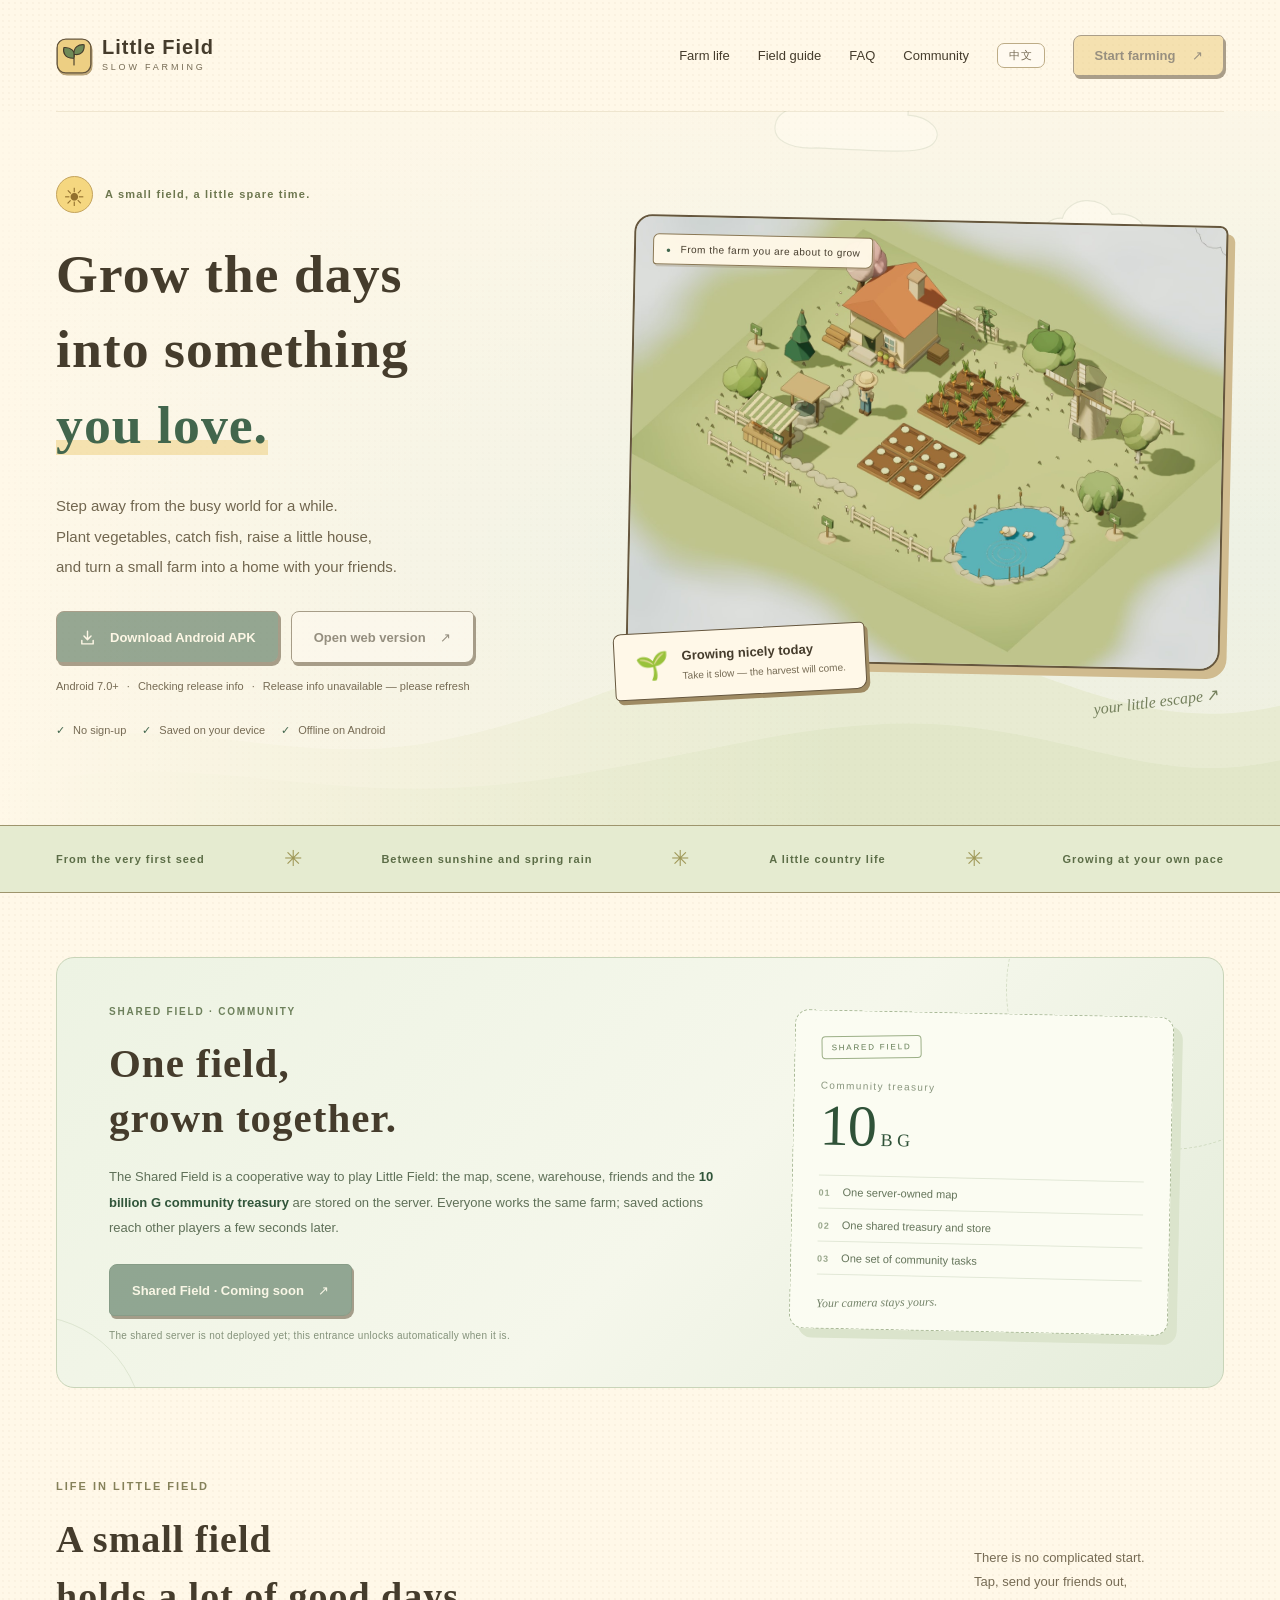
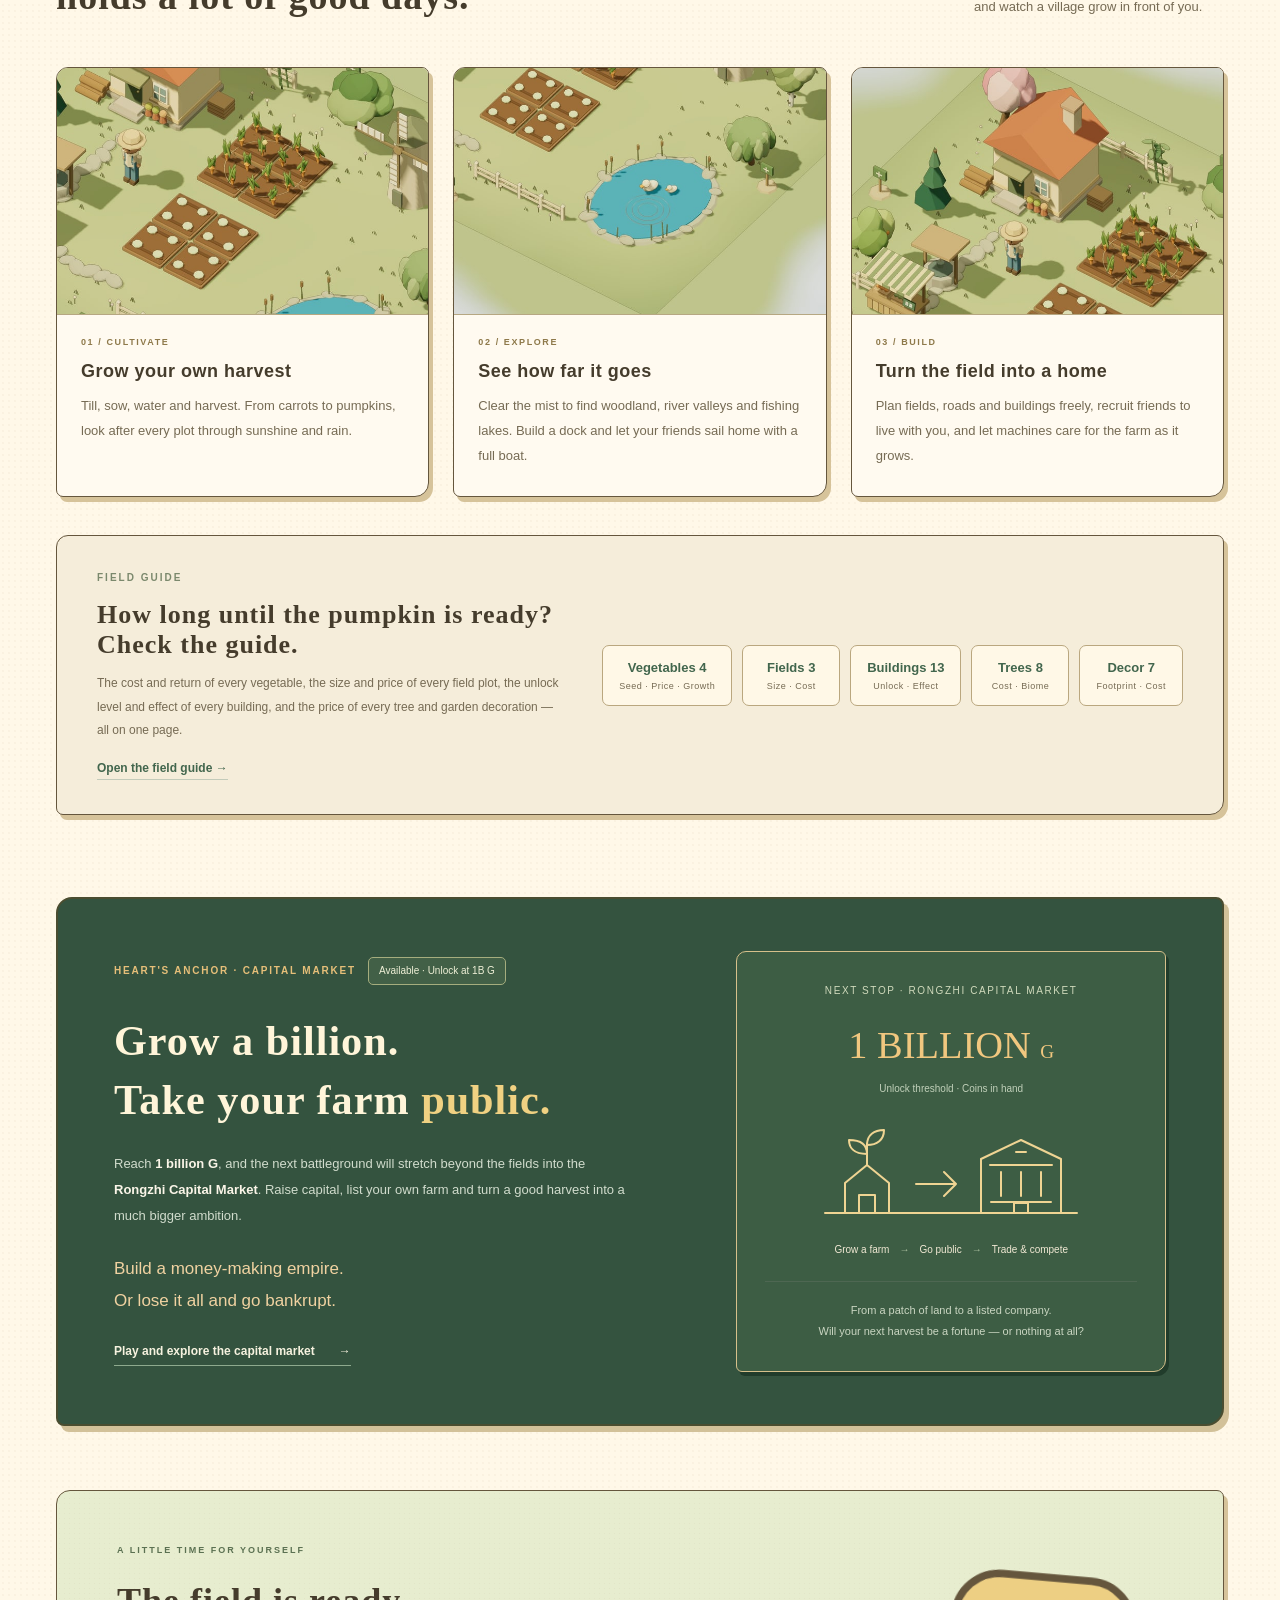
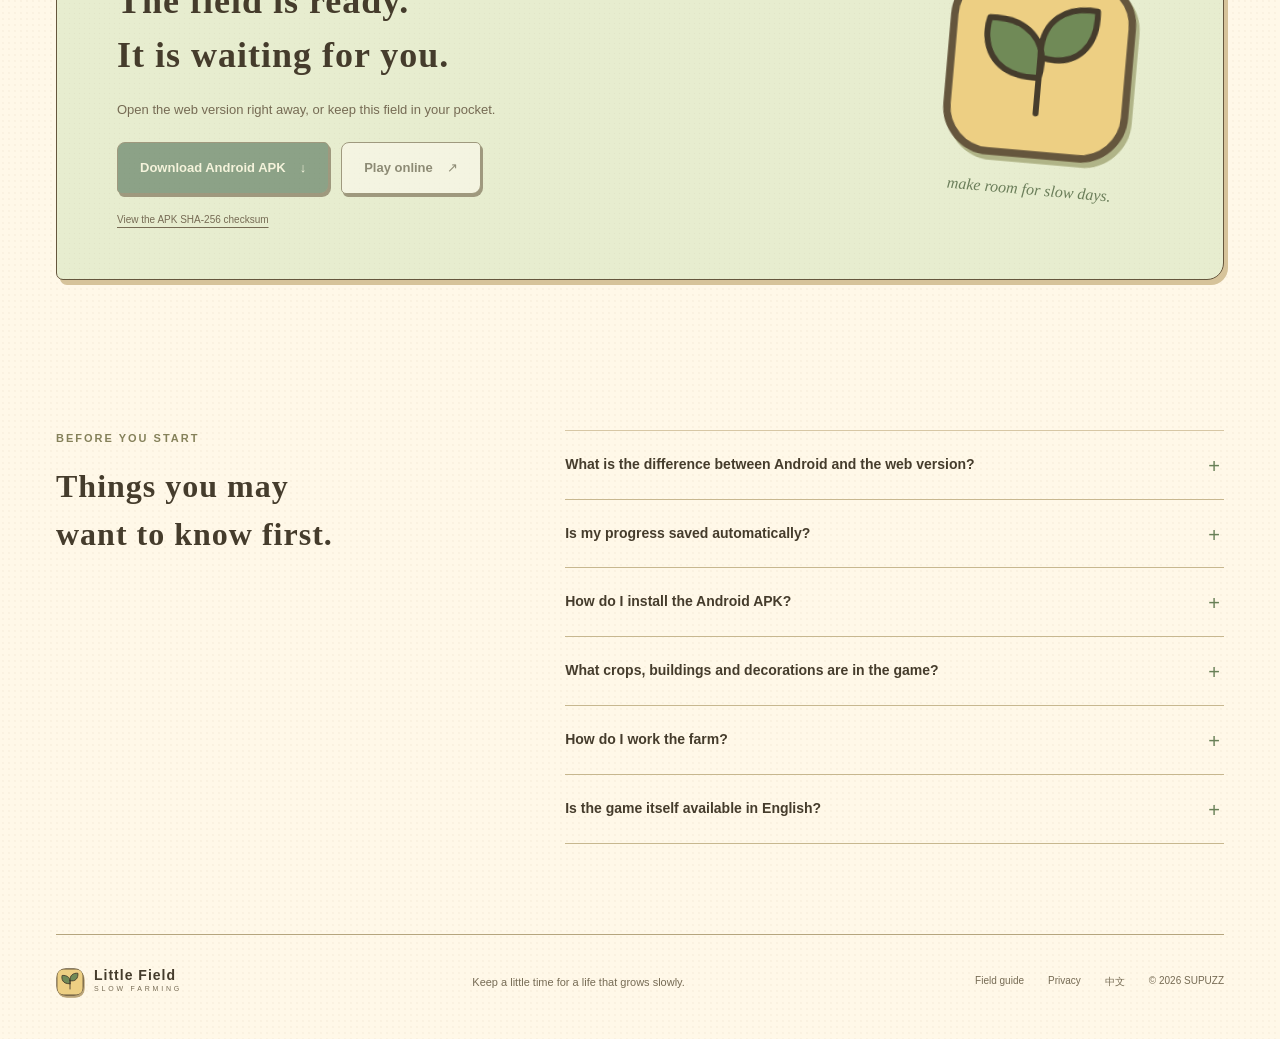
==== commit fd50baa1: "Feat(首页): 增加联合社区共享体验入口 中英文首页新增共享体验区块、导航锚点与 100 亿公库说明；共享按钮探测 /api/community/meta，服务未部署时保持“即将开放”，上线后自动" ====
--- a/en/index.html
+++ b/en/index.html
@@ -6,15 +6,15 @@
   <meta name="theme-color" content="#fff8e8">
   <title>Little Field — Grow the days into something you love</title>
   <meta name="description" content="Plant vegetables, catch fish and build a village of your own in Little Field. Download the Android APK or open the web version and slow down for a while on your little farm.">
-  <link rel="canonical" href="https://game.supuzz.cn/en/">
-  <link rel="alternate" hreflang="zh-CN" href="https://game.supuzz.cn/">
-  <link rel="alternate" hreflang="en" href="https://game.supuzz.cn/en/">
-  <link rel="alternate" hreflang="x-default" href="https://game.supuzz.cn/">
+  <link rel="canonical" href="https://game.supuzz.com/en/">
+  <link rel="alternate" hreflang="zh-CN" href="https://game.supuzz.com/">
+  <link rel="alternate" hreflang="en" href="https://game.supuzz.com/en/">
+  <link rel="alternate" hreflang="x-default" href="https://game.supuzz.com/">
   <meta property="og:type" content="website">
   <meta property="og:title" content="Little Field · 田野之间">
   <meta property="og:description" content="Sow a seed and keep a little time for yourself. On Android or in your browser, your little field is always there.">
-  <meta property="og:url" content="https://game.supuzz.cn/en/">
-  <meta property="og:image" content="https://game.supuzz.cn/assets/farm-preview.jpg">
+  <meta property="og:url" content="https://game.supuzz.com/en/">
+  <meta property="og:image" content="https://game.supuzz.com/assets/farm-preview.jpg">
   <meta property="og:image:width" content="1200">
   <meta property="og:image:height" content="630">
   <meta property="og:locale" content="en_US">
@@ -23,14 +23,14 @@
   <link rel="stylesheet" href="/site.css">
   <script defer src="/analytics.js"></script>
   <script defer src="/site.js"></script>
-  <script type="application/ld+json">{"@context":"https://schema.org","@type":"VideoGame","name":"Little Field","alternateName":"田野之间","url":"https://game.supuzz.cn/en/","inLanguage":"en","genre":["Simulation","Farming"],"playMode":["SinglePlayer"],"gamePlatform":["Android","Browser"],"operatingSystem":"Android 7.0+","publisher":{"@type":"Organization","name":"SUPUZZ"},"description":"Plant vegetables, catch fish and build a village of your own in Little Field."}</script>
+  <script type="application/ld+json">{"@context":"https://schema.org","@type":"VideoGame","name":"Little Field","alternateName":"田野之间","url":"https://game.supuzz.com/en/","inLanguage":"en","genre":["Simulation","Farming"],"playMode":["SinglePlayer"],"gamePlatform":["Android","Browser"],"operatingSystem":"Android 7.0+","publisher":{"@type":"Organization","name":"SUPUZZ"},"description":"Plant vegetables, catch fish and build a village of your own in Little Field."}</script>
   <link rel="stylesheet" href="/comic.css">
 </head>
 <body>
   <a class="skip" href="#main">Skip to content</a>
   <header class="site-header wrap">
     <a class="brand" href="/en/" aria-label="Little Field home"><img src="/assets/icon.svg" alt="" width="36" height="36"><span>Little Field<small>SLOW FARMING</small></span></a>
-    <nav aria-label="Main navigation"><a href="#life">Farm life</a><a href="/en/guide.html">Field guide</a><a href="#questions">FAQ</a><a class="nav-lang" href="/" hreflang="zh-CN" lang="zh-CN" title="切换到中文">中文</a><a class="nav-play" href="/play/?lang=en" data-game-event="web_launch" aria-disabled="true" tabindex="-1">Start farming <span aria-hidden="true">↗</span></a></nav>
+    <nav aria-label="Main navigation"><a href="#life">Farm life</a><a href="/en/guide.html">Field guide</a><a href="#questions">FAQ</a><a href="#community">Community</a><a class="nav-lang" href="/" hreflang="zh-CN" lang="zh-CN" title="切换到中文">中文</a><a class="nav-play" href="https://game.supuzz.cn/play/?lang=en" data-game-event="web_launch" aria-disabled="true" tabindex="-1">Start farming <span aria-hidden="true">↗</span></a></nav>
   </header>
   <main id="main">
     <section class="hero wrap">
@@ -38,7 +38,7 @@
         <p class="eyebrow"><span class="sun" aria-hidden="true">☀</span> A small field, a little spare time.</p>
         <h1>Grow the days<br>into something <span>you love.</span></h1>
         <p class="intro">Step away from the busy world for a while.<br>Plant vegetables, catch fish, raise a little house,<br>and turn a small farm into a home with your friends.</p>
-        <div class="actions"><a class="button primary" href="/downloads/latest.apk" download data-game-event="apk_download" aria-disabled="true" tabindex="-1"><svg viewBox="0 0 24 24" aria-hidden="true"><path d="M12 3v12m-5-5 5 5 5-5M4 16v5h16v-5"/></svg>Download Android APK</a><a class="button secondary" href="/play/?lang=en" data-game-event="web_launch" aria-disabled="true" tabindex="-1">Open web version <span aria-hidden="true">↗</span></a></div>
+        <div class="actions"><a class="button primary" href="https://game.supuzz.cn/downloads/latest.apk" download data-game-event="apk_download" aria-disabled="true" tabindex="-1"><svg viewBox="0 0 24 24" aria-hidden="true"><path d="M12 3v12m-5-5 5 5 5-5M4 16v5h16v-5"/></svg>Download Android APK</a><a class="button secondary" href="https://game.supuzz.cn/play/?lang=en" data-game-event="web_launch" aria-disabled="true" tabindex="-1">Open web version <span aria-hidden="true">↗</span></a></div>
         <p class="release-note">Android 7.0+ <span>·</span> <span id="release-version">Checking release info</span> <span>·</span> <span id="release-size"></span></p>
         <div class="hero-notes"><span><i aria-hidden="true">✓</i> No sign-up</span><span><i aria-hidden="true">✓</i> Saved on your device</span><span><i aria-hidden="true">✓</i> Offline on Android</span></div>
       </div>
@@ -49,6 +49,22 @@
       </div>
     </section>
     <div class="season-strip"><div class="wrap"><span>From the very first seed</span><span aria-hidden="true">✳</span><span>Between sunshine and spring rain</span><span aria-hidden="true">✳</span><span>A little country life</span><span aria-hidden="true">✳</span><span>Growing at your own pace</span></div></div>
+    <section class="community-preview wrap" id="community" aria-labelledby="community-title">
+      <div class="community-copy">
+        <p class="eyebrow">SHARED FIELD · COMMUNITY</p>
+        <h2 id="community-title">One field,<br>grown together.</h2>
+        <p class="community-intro">The Shared Field is a cooperative way to play Little Field: the map, scene, warehouse, friends and the <strong>10 billion G community treasury</strong> are stored on the server. Everyone works the same farm; saved actions reach other players a few seconds later.</p>
+        <div class="actions"><a class="button primary" href="https://game.supuzz.cn/play/?community=1&amp;lang=en" data-game-event="web_launch" data-community="1" aria-disabled="true" tabindex="-1"><span data-community-label>Shared Field · Coming soon</span> <span aria-hidden="true">↗</span></a></div>
+        <p class="community-note" id="community-status">The shared server is not deployed yet; this entrance unlocks automatically when it is.</p>
+      </div>
+      <aside class="community-ticket" aria-label="Shared Field information">
+        <span class="community-stamp">SHARED FIELD</span>
+        <p class="community-label">Community treasury</p>
+        <p class="community-number">10<span>B G</span></p>
+        <ul class="community-facts"><li><b>01</b><span>One server-owned map</span></li><li><b>02</b><span>One shared treasury and store</span></li><li><b>03</b><span>One set of community tasks</span></li></ul>
+        <p class="community-ticket-note">Your camera stays yours.</p>
+      </aside>
+    </section>
     <section class="life wrap" id="life">
       <div class="section-heading"><div><p class="eyebrow">LIFE IN LITTLE FIELD</p><h2>A small field<br>holds a lot of good days.</h2></div><p>There is no complicated start.<br>Tap, send your friends out,<br>and watch a village grow in front of you.</p></div>
       <div class="features">
@@ -78,7 +94,7 @@
         <h2 id="capital-title">Grow a billion.<br>Take your farm <span>public.</span></h2>
         <p class="capital-intro">Reach <strong>1 billion G</strong>, and the next battleground will stretch beyond the fields into the <strong>Rongzhi Capital Market</strong>. Raise capital, list your own farm and turn a good harvest into a much bigger ambition.</p>
         <p class="capital-stakes">Build a money-making empire.<br>Or lose it all and go bankrupt.</p>
-        <a class="capital-link" href="/play/?lang=en">Play and explore the capital market <span aria-hidden="true">→</span></a>
+        <a class="capital-link" href="https://game.supuzz.cn/play/?lang=en">Play and explore the capital market <span aria-hidden="true">→</span></a>
       </div>
       <div class="capital-ticket">
         <p class="capital-ticket-label">NEXT STOP · RONGZHI CAPITAL MARKET</p>
@@ -92,7 +108,7 @@
         <p class="capital-ticket-note">From a patch of land to a listed company.<br>Will your next harvest be a fortune — or nothing at all?</p>
       </div>
     </section>
-    <section class="invitation wrap" id="download"><div class="invitation-copy"><p class="eyebrow">A LITTLE TIME FOR YOURSELF</p><h2>The field is ready.<br>It is waiting for you.</h2><p>Open the web version right away, or keep this field in your pocket.</p><div class="actions"><a class="button primary" href="/downloads/latest.apk" download data-game-event="apk_download" aria-disabled="true" tabindex="-1">Download Android APK <span aria-hidden="true">↓</span></a><a class="button secondary" href="/play/?lang=en" data-game-event="web_launch" aria-disabled="true" tabindex="-1">Play online <span aria-hidden="true">↗</span></a></div><a class="checksum" href="/downloads/latest.apk.sha256">View the APK SHA-256 checksum</a></div><div class="invitation-art" aria-hidden="true"><img src="/assets/icon.svg" alt="" width="190" height="190"><span>make room for slow days.</span></div></section>
+    <section class="invitation wrap" id="download"><div class="invitation-copy"><p class="eyebrow">A LITTLE TIME FOR YOURSELF</p><h2>The field is ready.<br>It is waiting for you.</h2><p>Open the web version right away, or keep this field in your pocket.</p><div class="actions"><a class="button primary" href="https://game.supuzz.cn/downloads/latest.apk" download data-game-event="apk_download" aria-disabled="true" tabindex="-1">Download Android APK <span aria-hidden="true">↓</span></a><a class="button secondary" href="https://game.supuzz.cn/play/?lang=en" data-game-event="web_launch" aria-disabled="true" tabindex="-1">Play online <span aria-hidden="true">↗</span></a></div><a class="checksum" href="https://game.supuzz.cn/downloads/latest.apk.sha256">View the APK SHA-256 checksum</a></div><div class="invitation-art" aria-hidden="true"><img src="/assets/icon.svg" alt="" width="190" height="190"><span>make room for slow days.</span></div></section>
     <section class="faq wrap" id="questions"><div><p class="eyebrow">BEFORE YOU START</p><h2>Things you may<br>want to know first.</h2></div><div class="faq-items">
       <details><summary>What is the difference between Android and the web version?</summary><p>The gameplay is the same. Once installed, Android can be played offline and is best in landscape. The web version needs no installation, but the first load requires an internet connection and a browser with WebGL support. Each keeps its own local save, and syncing between them is not supported yet.</p></details>
       <details><summary>Is my progress saved automatically?</summary><p>Yes. The game saves on important actions and when you leave the page, keeping a main save and a backup. Continue on the same browser and device; clearing browser data or uninstalling the app can remove your save.</p></details>
@@ -103,6 +119,6 @@
     </div></section>
   </main>
   <footer class="wrap"><a class="brand" href="/en/"><img src="/assets/icon.svg" alt="" width="28" height="28"><span>Little Field<small>SLOW FARMING</small></span></a><p>Keep a little time for a life that grows slowly.</p><div><a href="/en/guide.html">Field guide</a><a href="/en/privacy.html">Privacy</a><a href="/" hreflang="zh-CN" lang="zh-CN">中文</a><span>© 2026 SUPUZZ</span></div></footer>
-  <div class="mobile-download"><a href="/downloads/latest.apk" class="button primary" download data-game-event="apk_download" aria-disabled="true" tabindex="-1">Download Android</a><a href="/play/?lang=en" class="button secondary" data-game-event="web_launch" aria-disabled="true" tabindex="-1">Web <span aria-hidden="true">↗</span></a></div>
+  <div class="mobile-download"><a href="https://game.supuzz.cn/downloads/latest.apk" class="button primary" download data-game-event="apk_download" aria-disabled="true" tabindex="-1">Download Android</a><a href="https://game.supuzz.cn/play/?lang=en" class="button secondary" data-game-event="web_launch" aria-disabled="true" tabindex="-1">Web <span aria-hidden="true">↗</span></a></div>
 </body>
 </html>
--- a/site.css
+++ b/site.css
@@ -113,3 +113,27 @@
 html[lang="en"] .capital-threshold strong{font-size:clamp(28px,3vw,42px);letter-spacing:0}
 @media(max-width:1100px){.capital-preview{gap:32px;padding:38px 34px}.capital-ticket{padding:26px 20px}}
 @media(max-width:760px){.capital-preview{grid-template-columns:1fr;gap:28px;padding:28px 22px;margin-bottom:36px}.capital-kicker{gap:9px;margin-bottom:22px}.capital-kicker .eyebrow{font-size:9px;letter-spacing:1.1px}.capital-copy h2{font-size:30px}.capital-intro{font-size:12px}.capital-stakes{font-size:15px;margin-block:20px}.capital-ticket{padding:26px 18px}.capital-threshold strong{font-size:46px}html[lang="en"] .capital-threshold strong{font-size:36px}.capital-ticket-label{letter-spacing:1px;font-size:9px}.capital-art{max-width:240px}}
+
+/* 联合社区 · 共享体验入口 */
+.community-preview{display:grid;grid-template-columns:minmax(0,1.25fr) minmax(0,.75fr);gap:52px;align-items:center;margin-top:64px;margin-bottom:8px;padding:46px 52px;border:1px solid #c8d4b8;border-radius:18px;background:linear-gradient(135deg,#edf3e3 0%,#f5f7eb 55%,#e4ecda 100%);position:relative;overflow:hidden;scroll-margin-top:30px}
+.community-preview:before{content:"";position:absolute;width:320px;height:320px;right:-105px;top:-130px;border:1px dashed #b7c7a3;border-radius:50%;opacity:.55;pointer-events:none}
+.community-preview:after{content:"";position:absolute;width:230px;height:230px;left:-145px;bottom:-160px;border:1px solid #c4d0b3;border-radius:50%;opacity:.45;pointer-events:none}
+.community-copy{position:relative;z-index:1}
+.community-copy .eyebrow{color:#6d805b;margin-bottom:16px;font-size:10px;letter-spacing:1.8px}
+.community-copy h2{font-size:clamp(34px,3.2vw,48px);line-height:1.35}
+.community-intro{max-width:610px;margin:18px 0 24px;color:#5f7058;font-size:13px;line-height:1.95}
+.community-intro strong{color:#31553a;font-weight:700}
+.community-preview .button{background:#31553a;border-color:#31553a}
+.community-preview .button:hover{background:#24432e}
+.community-note{font-size:10px;color:#84927a;margin:14px 0 0;letter-spacing:.3px}
+.community-ticket{position:relative;z-index:1;background:#fbfcf2;border:1px dashed #a9b997;border-radius:14px;padding:24px 26px 22px;transform:rotate(1.2deg);box-shadow:9px 9px 0 #dbe4cc}
+.community-stamp{display:inline-block;padding:6px 9px;border:1px solid #9caf87;border-radius:4px;color:#5f7850;font-size:8px;letter-spacing:1.8px;transform:rotate(-2deg)}
+.community-label{font-size:10px;color:#8a977f;letter-spacing:1.4px;margin:22px 0 0}
+.community-number{font-family:Georgia,"STSong",serif;font-size:58px;line-height:1;color:#2f5238;margin:6px 0 20px;letter-spacing:-1px}
+.community-number span{font-size:18px;margin-left:5px;font-family:inherit;letter-spacing:0}
+.community-facts{list-style:none;margin:0;padding:0;border-top:1px solid #e2e8d7}
+.community-facts li{display:flex;gap:12px;align-items:baseline;padding:10px 0;border-bottom:1px solid #e2e8d7;font-size:11px;color:#64745a}
+.community-facts b{font-size:9px;color:#9aa88d;font-weight:600;letter-spacing:1px}
+.community-ticket-note{font-family:Georgia,serif;font-style:italic;font-size:12px;color:#75846a;margin:16px 0 0;transform:rotate(-2deg)}
+@media(max-width:1100px){.community-preview{gap:28px;padding:34px 30px;margin-top:44px}.community-copy h2{font-size:36px}.community-ticket{padding:22px 20px}.community-number{font-size:50px}}
+@media(max-width:760px){.community-preview{grid-template-columns:1fr;gap:26px;padding:28px 22px;margin-top:34px;margin-bottom:0}.community-copy h2{font-size:31px}.community-intro{font-size:12px;line-height:1.95;margin-bottom:20px}.community-preview .button{width:100%;font-size:12px}.community-ticket{transform:none;box-shadow:6px 6px 0 #dbe4cc}.community-number{font-size:46px}.community-facts li{font-size:10px}.community-note{font-size:9px;line-height:1.6}}
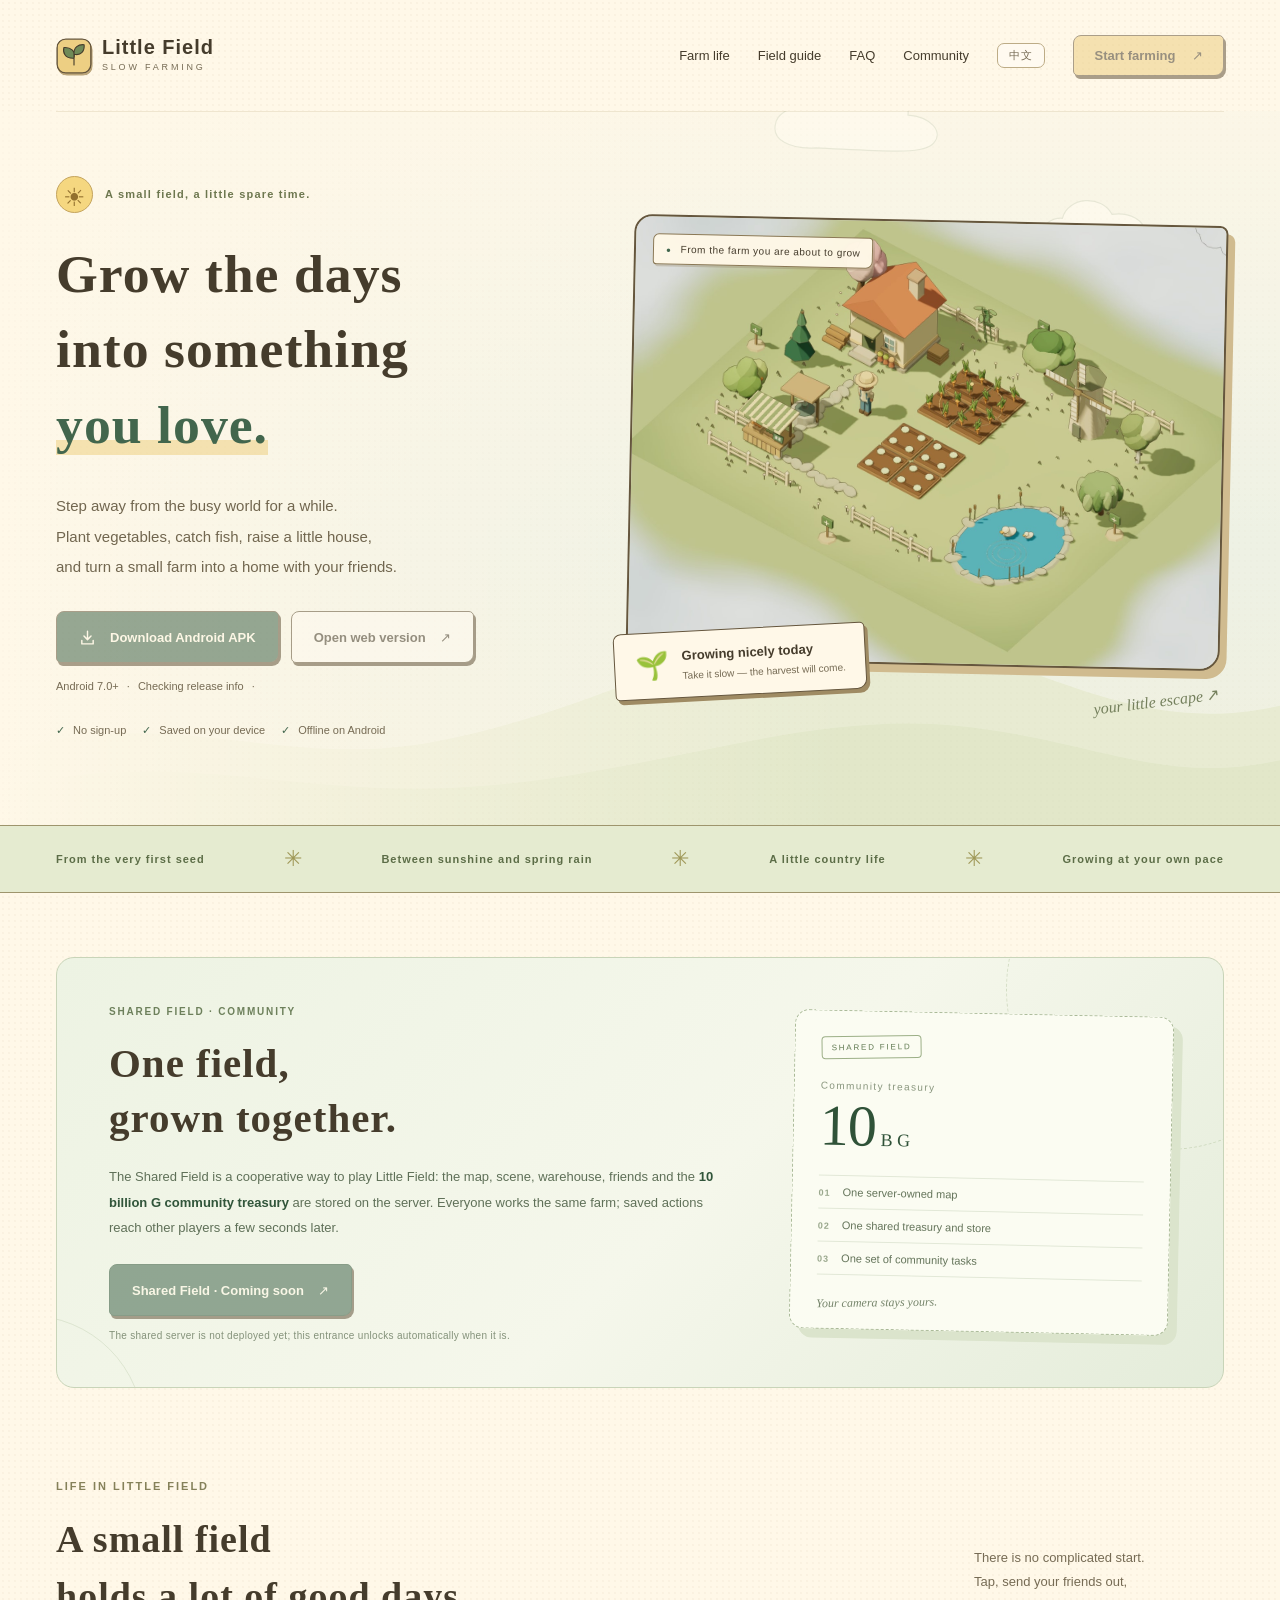
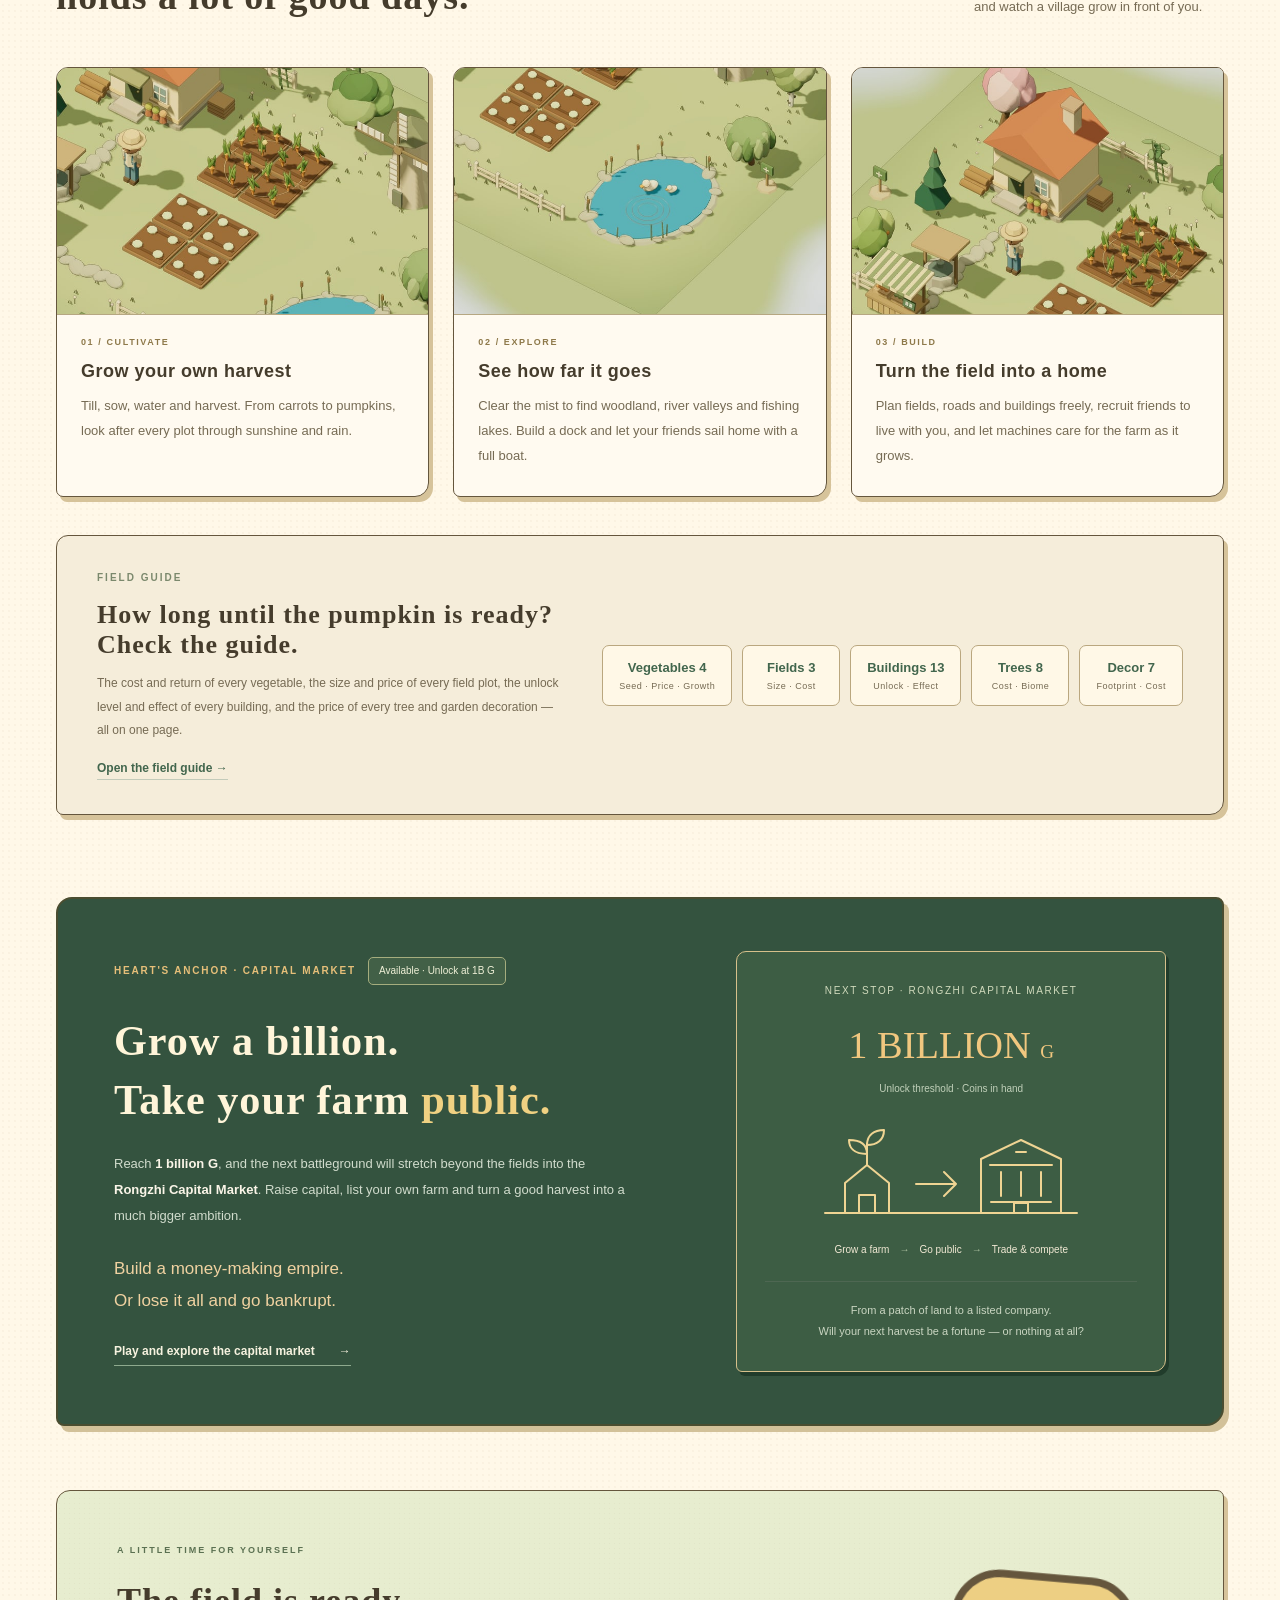
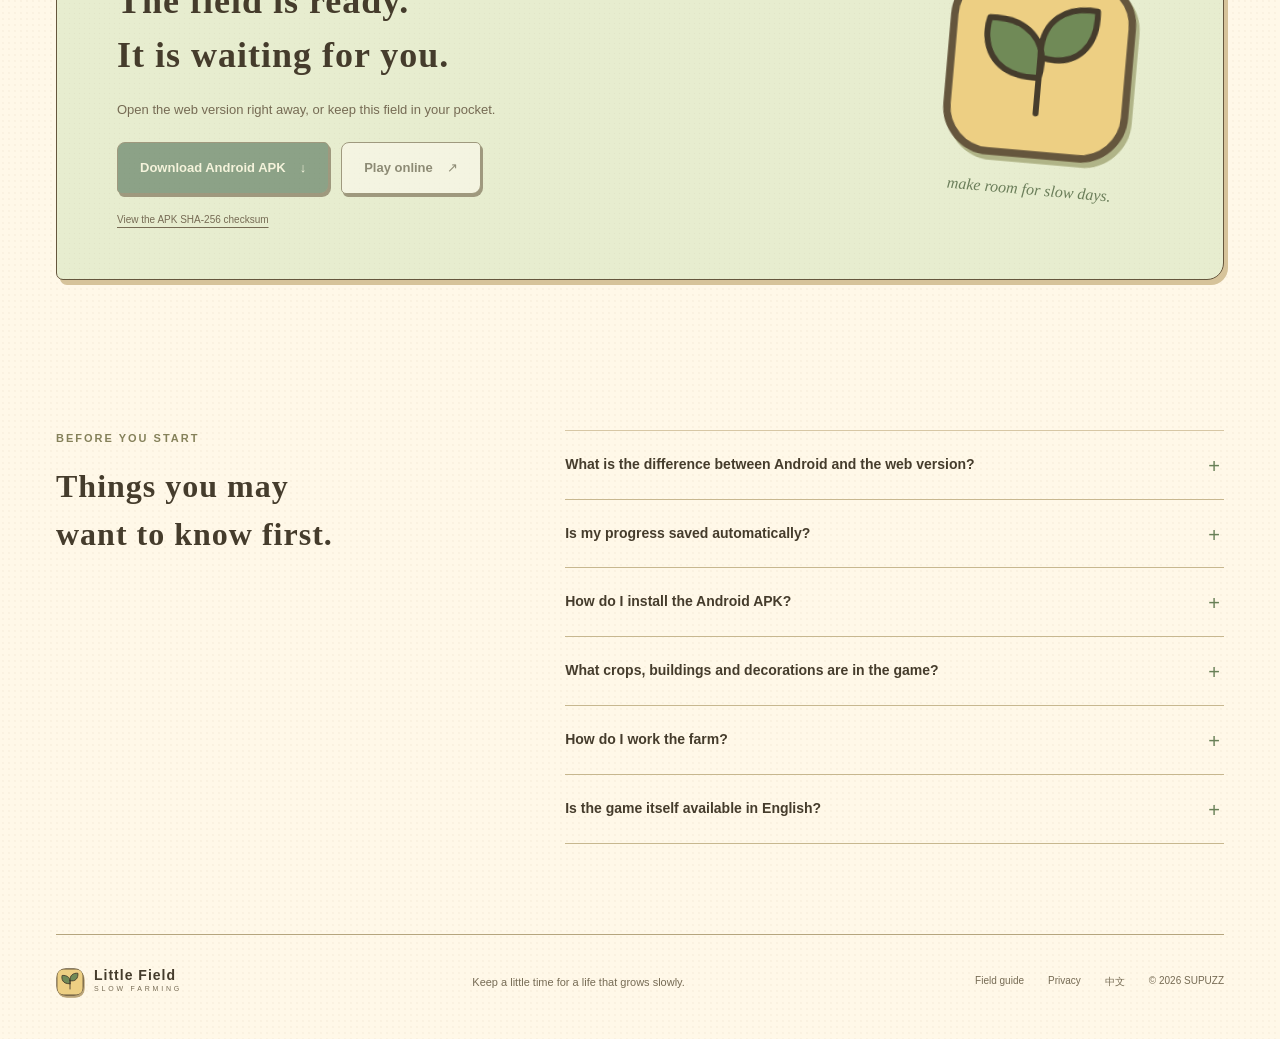
==== commit b7b1e05f: "Fix(图标): 补全收藏图标并让共享页接入浏览上报" ====
--- a/en/index.html
+++ b/en/index.html
@@ -19,7 +19,12 @@
   <meta property="og:image:height" content="630">
   <meta property="og:locale" content="en_US">
   <meta property="og:locale:alternate" content="zh_CN">
-  <link rel="icon" href="/assets/icon.svg" type="image/svg+xml">
+  <link rel="icon" href="/favicon.ico" sizes="16x16 32x32 48x48">
+  <link rel="icon" href="/assets/icon.svg" type="image/svg+xml" sizes="any">
+  <link rel="icon" href="/assets/favicon-16x16.png" type="image/png" sizes="16x16">
+  <link rel="icon" href="/assets/favicon-32x32.png" type="image/png" sizes="32x32">
+  <link rel="apple-touch-icon" href="/assets/apple-touch-icon.png">
+  <link rel="manifest" href="/en/manifest.json">
   <link rel="stylesheet" href="/site.css">
   <script defer src="/analytics.js"></script>
   <script defer src="/site.js"></script>
@@ -54,7 +59,7 @@
         <p class="eyebrow">SHARED FIELD · COMMUNITY</p>
         <h2 id="community-title">One field,<br>grown together.</h2>
         <p class="community-intro">The Shared Field is a cooperative way to play Little Field: the map, scene, warehouse, friends and the <strong>10 billion G community treasury</strong> are stored on the server. Everyone works the same farm; saved actions reach other players a few seconds later.</p>
-        <div class="actions"><a class="button primary" href="https://game.supuzz.cn/play/?community=1&amp;lang=en" data-game-event="web_launch" data-community="1" aria-disabled="true" tabindex="-1"><span data-community-label>Shared Field · Coming soon</span> <span aria-hidden="true">↗</span></a></div>
+        <div class="actions"><a class="button primary" href="https://game.supuzz.cn/shared/?community=1&amp;lang=en" data-game-event="web_launch" data-community="1" aria-disabled="true" tabindex="-1"><span data-community-label>Shared Field · Coming soon</span> <span aria-hidden="true">↗</span></a></div>
         <p class="community-note" id="community-status">The shared server is not deployed yet; this entrance unlocks automatically when it is.</p>
       </div>
       <aside class="community-ticket" aria-label="Shared Field information">
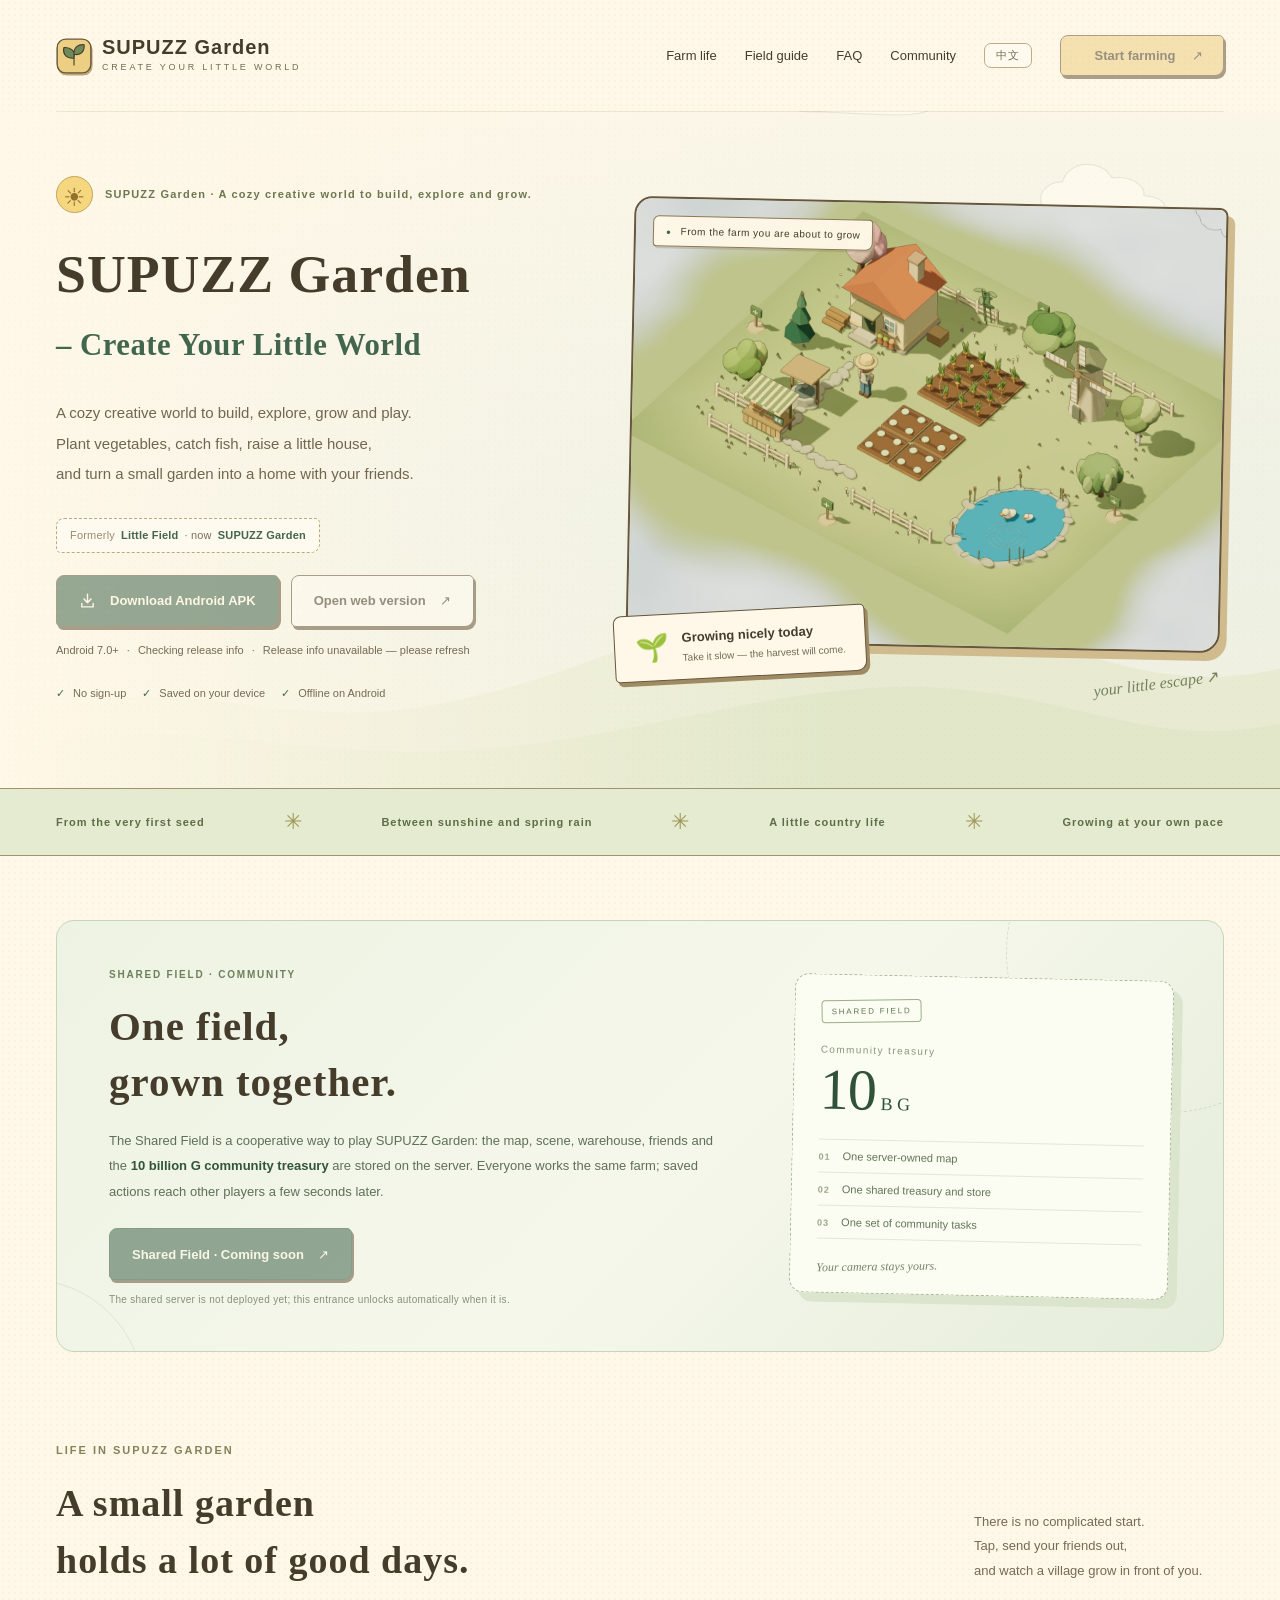
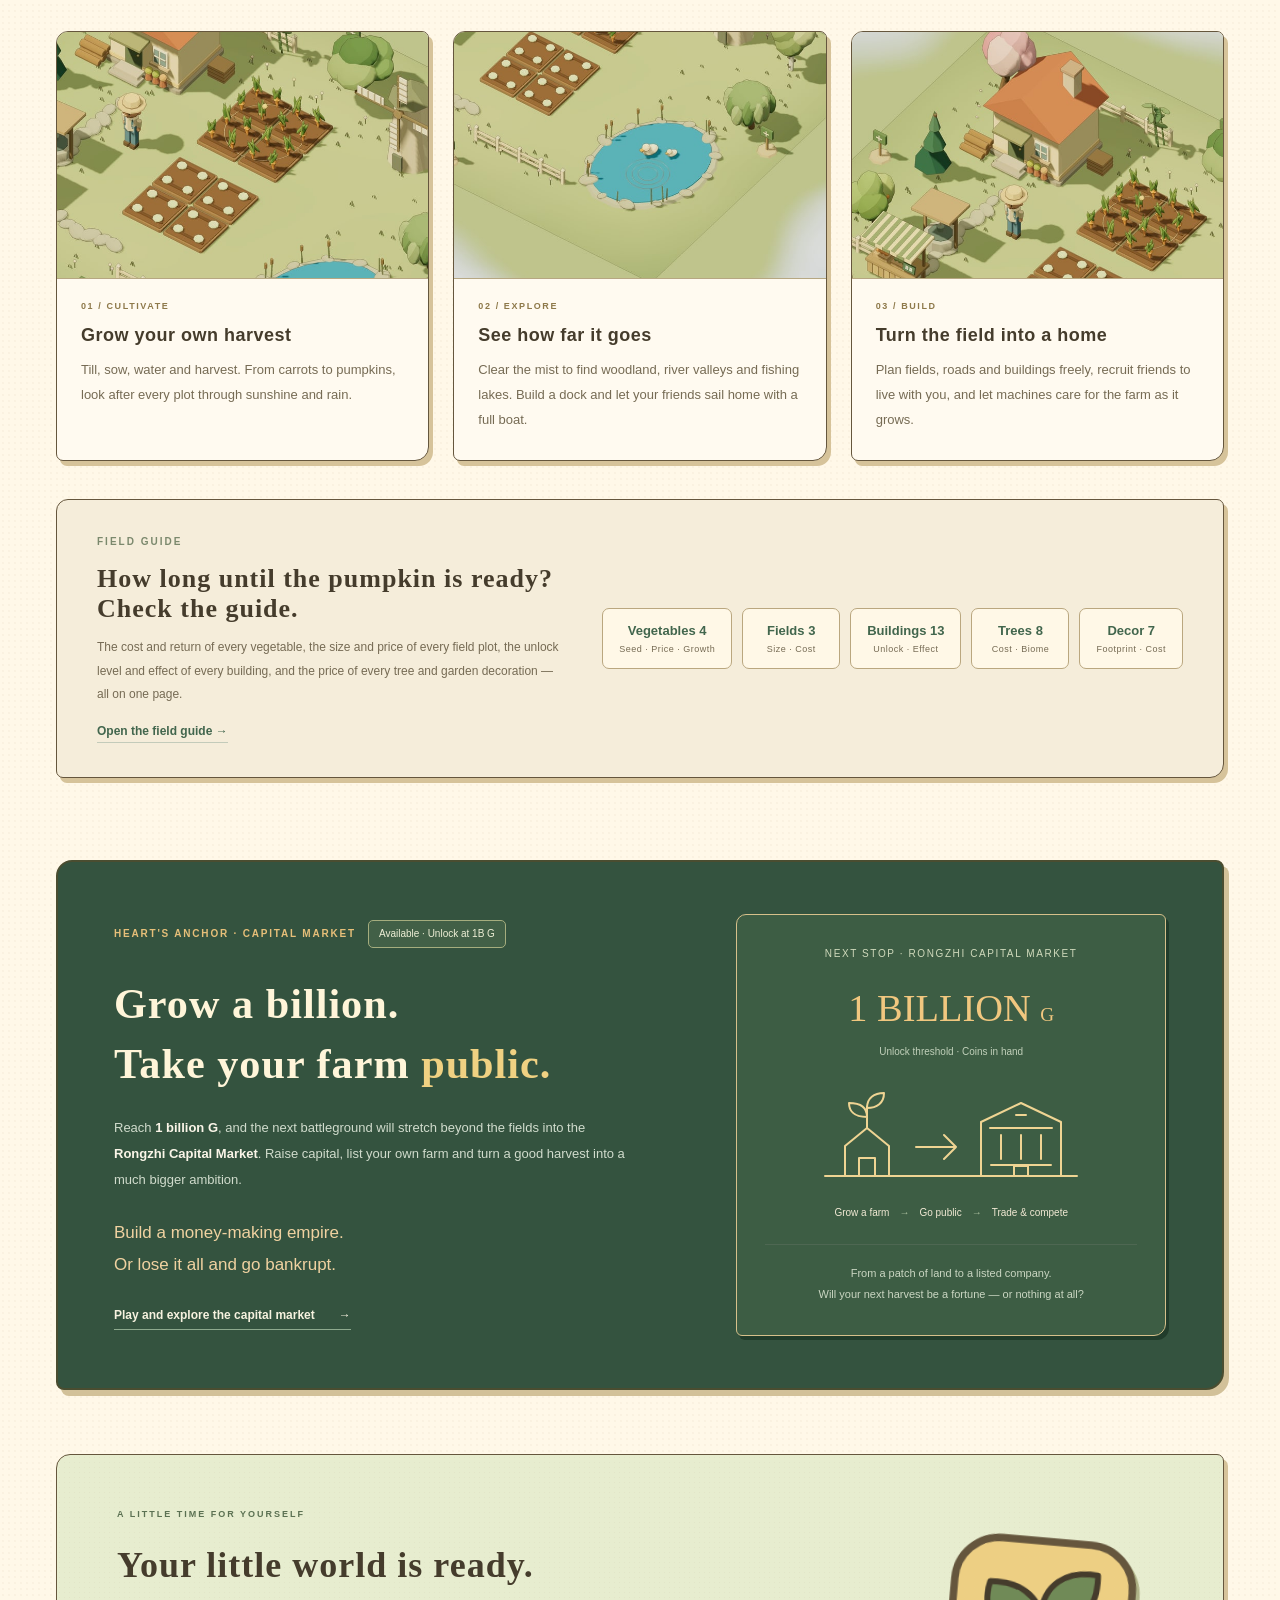
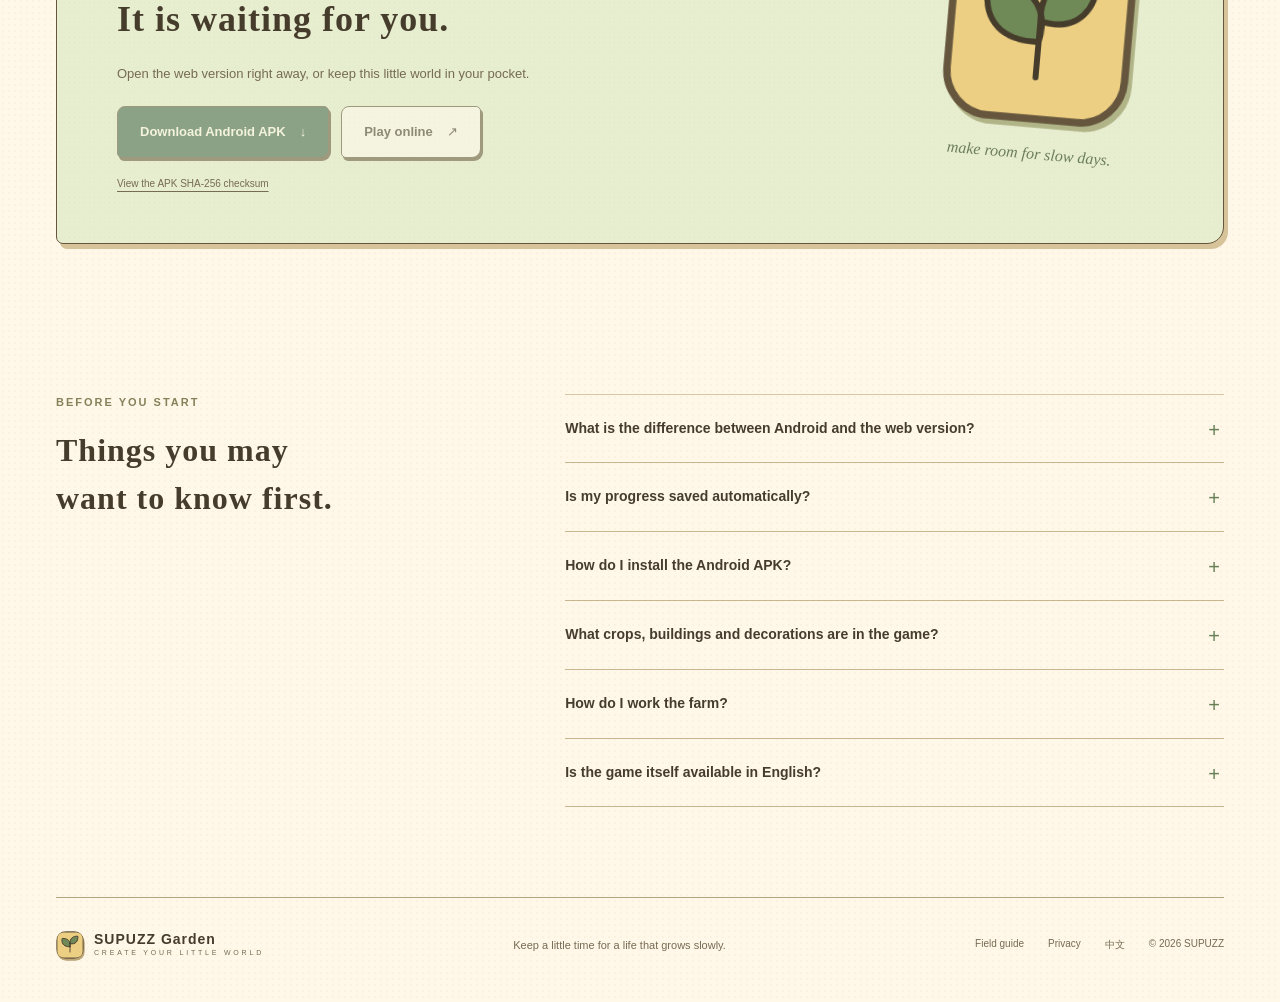
==== commit 24a829d2: "Feat(品牌): 更名为 SUPUZZ Garden / SUPUZZ 田园，并完善 Google SEO - 中英首页、图鉴、玩法长文、隐私页与 manifest 统一新品牌，Title/描述/J" ====
--- a/en/index.html
+++ b/en/index.html
@@ -3,20 +3,23 @@
 <head>
   <meta charset="utf-8">
   <meta name="viewport" content="width=device-width,initial-scale=1">
+  <meta name="robots" content="max-image-preview:large">
   <meta name="theme-color" content="#fff8e8">
-  <title>Little Field — Grow the days into something you love</title>
-  <meta name="description" content="Plant vegetables, catch fish and build a village of your own in Little Field. Download the Android APK or open the web version and slow down for a while on your little farm.">
+  <title>SUPUZZ Garden (Little Field) - Free Online Game</title>
+  <meta name="description" content="A cozy creative world to build, explore, grow and play. Formerly known as Little Field.">
   <link rel="canonical" href="https://game.supuzz.com/en/">
   <link rel="alternate" hreflang="zh-CN" href="https://game.supuzz.com/">
   <link rel="alternate" hreflang="en" href="https://game.supuzz.com/en/">
   <link rel="alternate" hreflang="x-default" href="https://game.supuzz.com/">
   <meta property="og:type" content="website">
-  <meta property="og:title" content="Little Field · 田野之间">
-  <meta property="og:description" content="Sow a seed and keep a little time for yourself. On Android or in your browser, your little field is always there.">
+  <meta property="og:site_name" content="SUPUZZ Garden">
+  <meta property="og:title" content="SUPUZZ Garden – Create Your Little World">
+  <meta property="og:description" content="A cozy creative world to build, explore, grow and play. Formerly known as Little Field.">
   <meta property="og:url" content="https://game.supuzz.com/en/">
   <meta property="og:image" content="https://game.supuzz.com/assets/farm-preview.jpg">
   <meta property="og:image:width" content="1200">
   <meta property="og:image:height" content="630">
+  <meta property="og:image:alt" content="SUPUZZ Garden: a country house, vegetable plots and farm friends">
   <meta property="og:locale" content="en_US">
   <meta property="og:locale:alternate" content="zh_CN">
   <link rel="icon" href="/favicon.ico" sizes="16x16 32x32 48x48">
@@ -25,30 +28,33 @@
   <link rel="icon" href="/assets/favicon-32x32.png" type="image/png" sizes="32x32">
   <link rel="apple-touch-icon" href="/assets/apple-touch-icon.png">
   <link rel="manifest" href="/en/manifest.json">
+  <link rel="preconnect" href="https://game.supuzz.cn" crossorigin>
+  <link rel="preload" as="image" href="/assets/farm-comic.jpg" fetchpriority="high">
   <link rel="stylesheet" href="/site.css">
   <script defer src="/analytics.js"></script>
   <script defer src="/site.js"></script>
-  <script type="application/ld+json">{"@context":"https://schema.org","@type":"VideoGame","name":"Little Field","alternateName":"田野之间","url":"https://game.supuzz.com/en/","inLanguage":"en","genre":["Simulation","Farming"],"playMode":["SinglePlayer"],"gamePlatform":["Android","Browser"],"operatingSystem":"Android 7.0+","publisher":{"@type":"Organization","name":"SUPUZZ"},"description":"Plant vegetables, catch fish and build a village of your own in Little Field."}</script>
+  <script type="application/ld+json">{"@context":"https://schema.org","@graph":[{"@type":"WebSite","@id":"https://game.supuzz.com/en/#website","url":"https://game.supuzz.com/en/","name":"SUPUZZ Garden","alternateName":["SUPUZZ 田园"],"inLanguage":"en"},{"@type":"VideoGame","name":"SUPUZZ Garden","alternateName":["SUPUZZ 田园","Little Field","田野之间"],"slogan":"Create Your Little World","url":"https://game.supuzz.com/en/","inLanguage":"en","genre":["Simulation","Farming"],"playMode":["SinglePlayer"],"gamePlatform":["Android","Browser"],"operatingSystem":"Android 7.0+","publisher":{"@type":"Organization","name":"SUPUZZ","logo":{"@type":"ImageObject","url":"https://game.supuzz.com/assets/favicon-512.png","width":512,"height":512}},"description":"A cozy creative world to build, explore, grow and play. Formerly known as Little Field.","@id":"https://game.supuzz.com/en/#videogame","applicationCategory":"GameApplication","isAccessibleForFree":true,"image":"https://game.supuzz.com/assets/farm-preview.jpg","screenshot":"https://game.supuzz.com/assets/farm-comic.jpg","isPartOf":{"@id":"https://game.supuzz.com/en/#website"}}]}</script>
   <link rel="stylesheet" href="/comic.css">
 </head>
 <body>
   <a class="skip" href="#main">Skip to content</a>
   <header class="site-header wrap">
-    <a class="brand" href="/en/" aria-label="Little Field home"><img src="/assets/icon.svg" alt="" width="36" height="36"><span>Little Field<small>SLOW FARMING</small></span></a>
-    <nav aria-label="Main navigation"><a href="#life">Farm life</a><a href="/en/guide.html">Field guide</a><a href="#questions">FAQ</a><a href="#community">Community</a><a class="nav-lang" href="/" hreflang="zh-CN" lang="zh-CN" title="切换到中文">中文</a><a class="nav-play" href="https://game.supuzz.cn/play/?lang=en" data-game-event="web_launch" aria-disabled="true" tabindex="-1">Start farming <span aria-hidden="true">↗</span></a></nav>
+    <a class="brand" href="/en/" aria-label="SUPUZZ Garden home"><img src="/assets/icon.svg" alt="" width="36" height="36"><span>SUPUZZ Garden<small>CREATE YOUR LITTLE WORLD</small></span></a>
+    <nav aria-label="Main navigation"><a href="#life">Farm life</a><a href="/en/guide.html">Field guide</a><a href="#questions">FAQ</a><a href="#community">Community</a><a class="nav-lang" href="/" hreflang="zh-CN" lang="zh-CN" title="切换到中文">中文</a><a class="nav-play" href="https://game.supuzz.cn/play/?lang=en" data-game-event="web_launch" aria-disabled="true" tabindex="-1"><span class="nav-play-full">Start farming</span><span class="nav-play-short">Play</span> <span aria-hidden="true">↗</span></a></nav>
   </header>
   <main id="main">
     <section class="hero wrap">
       <div class="hero-copy">
-        <p class="eyebrow"><span class="sun" aria-hidden="true">☀</span> A small field, a little spare time.</p>
-        <h1>Grow the days<br>into something <span>you love.</span></h1>
-        <p class="intro">Step away from the busy world for a while.<br>Plant vegetables, catch fish, raise a little house,<br>and turn a small farm into a home with your friends.</p>
+        <p class="eyebrow"><span class="sun" aria-hidden="true">☀</span> SUPUZZ Garden · A cozy creative world to build, explore and grow.</p>
+        <h1>SUPUZZ Garden<br> <span class="h1-line">– Create Your Little World</span></h1>
+        <p class="intro">A cozy creative world to build, explore, grow and play.<br>Plant vegetables, catch fish, raise a little house,<br>and turn a small garden into a home with your friends.</p>
+        <p class="rebrand-note"><span>Formerly</span> <b>Little Field</b> · now <b>SUPUZZ Garden</b></p>
         <div class="actions"><a class="button primary" href="https://game.supuzz.cn/downloads/latest.apk" download data-game-event="apk_download" aria-disabled="true" tabindex="-1"><svg viewBox="0 0 24 24" aria-hidden="true"><path d="M12 3v12m-5-5 5 5 5-5M4 16v5h16v-5"/></svg>Download Android APK</a><a class="button secondary" href="https://game.supuzz.cn/play/?lang=en" data-game-event="web_launch" aria-disabled="true" tabindex="-1">Open web version <span aria-hidden="true">↗</span></a></div>
         <p class="release-note">Android 7.0+ <span>·</span> <span id="release-version">Checking release info</span> <span>·</span> <span id="release-size"></span></p>
         <div class="hero-notes"><span><i aria-hidden="true">✓</i> No sign-up</span><span><i aria-hidden="true">✓</i> Saved on your device</span><span><i aria-hidden="true">✓</i> Offline on Android</span></div>
       </div>
       <div class="hero-visual">
-        <div class="photo-frame"><img src="/assets/farm-comic.jpg" alt="Little Field gameplay: a country house, vegetable plots and friends busy at work" width="1440" height="1080" fetchpriority="high"><span class="photo-tag"><span aria-hidden="true">●</span> From the farm you are about to grow</span></div>
+        <div class="photo-frame"><img src="/assets/farm-comic.jpg" alt="SUPUZZ Garden gameplay: a country house, vegetable plots and friends busy at work" width="1440" height="1080" fetchpriority="high"><span class="photo-tag"><span aria-hidden="true">●</span> From the farm you are about to grow</span></div>
         <div class="field-note"><span aria-hidden="true">🌱</span><div>Growing nicely today<small>Take it slow — the harvest will come.</small></div></div>
         <span class="scribble" aria-hidden="true">your little escape ↗</span>
       </div>
@@ -58,7 +64,7 @@
       <div class="community-copy">
         <p class="eyebrow">SHARED FIELD · COMMUNITY</p>
         <h2 id="community-title">One field,<br>grown together.</h2>
-        <p class="community-intro">The Shared Field is a cooperative way to play Little Field: the map, scene, warehouse, friends and the <strong>10 billion G community treasury</strong> are stored on the server. Everyone works the same farm; saved actions reach other players a few seconds later.</p>
+        <p class="community-intro">The Shared Field is a cooperative way to play SUPUZZ Garden: the map, scene, warehouse, friends and the <strong>10 billion G community treasury</strong> are stored on the server. Everyone works the same farm; saved actions reach other players a few seconds later.</p>
         <div class="actions"><a class="button primary" href="https://game.supuzz.cn/shared/?community=1&amp;lang=en" data-game-event="web_launch" data-community="1" aria-disabled="true" tabindex="-1"><span data-community-label>Shared Field · Coming soon</span> <span aria-hidden="true">↗</span></a></div>
         <p class="community-note" id="community-status">The shared server is not deployed yet; this entrance unlocks automatically when it is.</p>
       </div>
@@ -71,7 +77,7 @@
       </aside>
     </section>
     <section class="life wrap" id="life">
-      <div class="section-heading"><div><p class="eyebrow">LIFE IN LITTLE FIELD</p><h2>A small field<br>holds a lot of good days.</h2></div><p>There is no complicated start.<br>Tap, send your friends out,<br>and watch a village grow in front of you.</p></div>
+      <div class="section-heading"><div><p class="eyebrow">LIFE IN SUPUZZ GARDEN</p><h2>A small garden<br>holds a lot of good days.</h2></div><p>There is no complicated start.<br>Tap, send your friends out,<br>and watch a village grow in front of you.</p></div>
       <div class="features">
         <article><img class="feature-image" src="/assets/farm-cultivate.jpg" alt="Comic-style game screenshot: carrots growing in vegetable plots" width="720" height="480" loading="lazy"><span class="feature-number">01 / CULTIVATE</span><h3>Grow your own harvest</h3><p>Till, sow, water and harvest. From carrots to pumpkins, look after every plot through sunshine and rain.</p></article>
         <article><img class="feature-image" src="/assets/farm-explore.jpg" alt="Comic-style game screenshot: a pond, ducks and waterside trees" width="720" height="480" loading="lazy"><span class="feature-number">02 / EXPLORE</span><h3>See how far it goes</h3><p>Clear the mist to find woodland, river valleys and fishing lakes. Build a dock and let your friends sail home with a full boat.</p></article>
@@ -113,7 +119,7 @@
         <p class="capital-ticket-note">From a patch of land to a listed company.<br>Will your next harvest be a fortune — or nothing at all?</p>
       </div>
     </section>
-    <section class="invitation wrap" id="download"><div class="invitation-copy"><p class="eyebrow">A LITTLE TIME FOR YOURSELF</p><h2>The field is ready.<br>It is waiting for you.</h2><p>Open the web version right away, or keep this field in your pocket.</p><div class="actions"><a class="button primary" href="https://game.supuzz.cn/downloads/latest.apk" download data-game-event="apk_download" aria-disabled="true" tabindex="-1">Download Android APK <span aria-hidden="true">↓</span></a><a class="button secondary" href="https://game.supuzz.cn/play/?lang=en" data-game-event="web_launch" aria-disabled="true" tabindex="-1">Play online <span aria-hidden="true">↗</span></a></div><a class="checksum" href="https://game.supuzz.cn/downloads/latest.apk.sha256">View the APK SHA-256 checksum</a></div><div class="invitation-art" aria-hidden="true"><img src="/assets/icon.svg" alt="" width="190" height="190"><span>make room for slow days.</span></div></section>
+    <section class="invitation wrap" id="download"><div class="invitation-copy"><p class="eyebrow">A LITTLE TIME FOR YOURSELF</p><h2>Your little world is ready.<br>It is waiting for you.</h2><p>Open the web version right away, or keep this little world in your pocket.</p><div class="actions"><a class="button primary" href="https://game.supuzz.cn/downloads/latest.apk" download data-game-event="apk_download" aria-disabled="true" tabindex="-1">Download Android APK <span aria-hidden="true">↓</span></a><a class="button secondary" href="https://game.supuzz.cn/play/?lang=en" data-game-event="web_launch" aria-disabled="true" tabindex="-1">Play online <span aria-hidden="true">↗</span></a></div><a class="checksum" href="https://game.supuzz.cn/downloads/latest.apk.sha256">View the APK SHA-256 checksum</a></div><div class="invitation-art" aria-hidden="true"><img src="/assets/icon.svg" alt="" width="190" height="190"><span>make room for slow days.</span></div></section>
     <section class="faq wrap" id="questions"><div><p class="eyebrow">BEFORE YOU START</p><h2>Things you may<br>want to know first.</h2></div><div class="faq-items">
       <details><summary>What is the difference between Android and the web version?</summary><p>The gameplay is the same. Once installed, Android can be played offline and is best in landscape. The web version needs no installation, but the first load requires an internet connection and a browser with WebGL support. Each keeps its own local save, and syncing between them is not supported yet.</p></details>
       <details><summary>Is my progress saved automatically?</summary><p>Yes. The game saves on important actions and when you leave the page, keeping a main save and a backup. Continue on the same browser and device; clearing browser data or uninstalling the app can remove your save.</p></details>
@@ -123,7 +129,7 @@
       <details><summary>Is the game itself available in English?</summary><p>Yes — the game is fully bilingual alongside the website. It opens in your browser's language, and the globe button at the top right of the game switches between English and Chinese at any time; the choice is remembered on your device. Opening the game from these English pages starts it in English directly, and the <a href="/en/guide.html">field guide</a> lists every item in both languages.</p></details>
     </div></section>
   </main>
-  <footer class="wrap"><a class="brand" href="/en/"><img src="/assets/icon.svg" alt="" width="28" height="28"><span>Little Field<small>SLOW FARMING</small></span></a><p>Keep a little time for a life that grows slowly.</p><div><a href="/en/guide.html">Field guide</a><a href="/en/privacy.html">Privacy</a><a href="/" hreflang="zh-CN" lang="zh-CN">中文</a><span>© 2026 SUPUZZ</span></div></footer>
+  <footer class="wrap"><a class="brand" href="/en/"><img src="/assets/icon.svg" alt="" width="28" height="28"><span>SUPUZZ Garden<small>CREATE YOUR LITTLE WORLD</small></span></a><p>Keep a little time for a life that grows slowly.</p><div><a href="/en/guide.html">Field guide</a><a href="/en/privacy.html">Privacy</a><a href="/" hreflang="zh-CN" lang="zh-CN">中文</a><span>© 2026 SUPUZZ</span></div></footer>
   <div class="mobile-download"><a href="https://game.supuzz.cn/downloads/latest.apk" class="button primary" download data-game-event="apk_download" aria-disabled="true" tabindex="-1">Download Android</a><a href="https://game.supuzz.cn/play/?lang=en" class="button secondary" data-game-event="web_launch" aria-disabled="true" tabindex="-1">Web <span aria-hidden="true">↗</span></a></div>
 </body>
 </html>
--- a/comic.css
+++ b/comic.css
@@ -1,4 +1,4 @@
-/* Little Field: warm paper, woodland colours and ink outlines, shared with the game. */
+/* SUPUZZ Garden: warm paper, woodland colours and ink outlines, shared with the game. */
 :root {
   --paper:#fff8e8; --ink:#453c2c; --green:#42664d; --muted:#766b54;
   --line:#d7c7a5; --accent:#e9c56d; --ink-line:#65563d;
@@ -16,6 +16,7 @@
 .nav-lang { background:#fffaf0; color:var(--muted); border-color:#bdac86; border-radius:7px; }
 .nav-play { background:#edcf83; border:1.5px solid var(--ink-line); border-radius:8px 5px 9px 5px; box-shadow:2px 3px 0 var(--ink-line); font-weight:700; }
 .nav-play:hover { background:#f4dc9c; }
+.nav-play .nav-play-short { display:none; margin-left:0; }
 .hero { position:relative; isolation:isolate; gap:44px; padding-top:64px; padding-bottom:88px; }
 .hero:before { content:""; position:absolute; z-index:-1; pointer-events:none; top:-1px; bottom:0; left:50%; width:100vw; transform:translateX(-50%); background:url('/assets/countryside.svg') center bottom / cover no-repeat; opacity:.64; }
 .hero .eyebrow { color:#6d774f; font-size:11px; letter-spacing:1.2px; }
@@ -25,6 +26,11 @@
 h1 span { color:var(--green); box-shadow:inset 0 -.28em #edce7a80; }
 h1 span:after { display:none; }
 .intro { color:#71664f; line-height:2.05; }
+/* 品牌更名：主标题第二行与首页的「原名」说明。 */
+.hero h1 .h1-line { display:block; margin-top:10px; font-size:clamp(22px,2.4vw,36px); line-height:1.55; letter-spacing:.5px; box-shadow:none; white-space:normal; }
+.rebrand-note { display:inline-flex; align-items:center; flex-wrap:wrap; gap:4px 6px; margin:0 0 22px; padding:7px 13px; border:1px dashed #b9a97f; border-radius:8px 5px 9px 5px; background:#fffaf0; color:#7a7059; font-size:11px; line-height:1.7; letter-spacing:.2px; }
+.rebrand-note>span { color:#9a8b6a; }
+.rebrand-note b { color:var(--green); font-weight:700; }
 .button { border:1.5px solid var(--ink-line); border-radius:8px 5px 9px 5px; box-shadow:2px 3px 0 var(--ink-line); font-weight:700; }
 .button:hover { transform:translateY(-2px); }
 .button:active { transform:translate(1px,1px); box-shadow:1px 1px 0 var(--ink-line); }
@@ -101,10 +107,27 @@
   .field-note { left:-8px; padding:14px 16px; }
   .site-header nav { gap:20px; }
 }
+@media(max-width:900px) {
+  /* 新品牌名更长：平板以下收成单行，CTA 用短标签，避免挤爆头部。 */
+  .site-header nav { gap:12px; }
+  .brand { font-size:17px; }
+  .brand small { display:none; }
+  .brand, .brand span, .nav-play { white-space:nowrap; }
+  .nav-play { padding:9px 11px; font-size:11px; }
+  .nav-play span { margin-left:8px; }
+  .nav-play .nav-play-full { display:none; }
+  .nav-play .nav-play-short { display:inline; margin-left:0; }
+}
+@media(min-width:761px) and (max-width:900px) {
+  /* 平板窄栏下品牌全名容易折行，单独收一档字号。 */
+  h1 { font-size:clamp(32px,4.2vw,38px); }
+}
 @media(max-width:760px) {
-  .site-header nav { gap:12px; }
+  .site-header nav { gap:10px; }
   .hero { padding-top:32px; padding-bottom:65px; gap:34px; }
   .hero .eyebrow { font-size:10px; letter-spacing:.5px; }
+  .hero h1 .h1-line { font-size:22px; margin-top:8px; }
+  .rebrand-note { margin-bottom:18px; padding:6px 11px; font-size:10px; }
   .hero-visual { width:100%; padding:0 5px 30px 0; }
   .photo-frame { aspect-ratio:4/3; box-shadow:5px 6px 0 #d0bb8f; }
   .photo-tag { left:11px; top:12px; font-size:9px; padding:8px 10px; }
@@ -118,6 +141,11 @@
   .capital-preview { box-shadow:3px 4px 0 #d2c199; }
   .hero-notes { gap:12px; font-size:10px; }
 }
+@media(max-width:340px) {
+  .brand { font-size:16px; }
+  .site-header nav { gap:8px; }
+  .nav-play { padding:8px 9px; }
+}
 @media(prefers-reduced-motion:reduce) {
   :root { scroll-behavior:auto; }
   .button { transition:none; }
